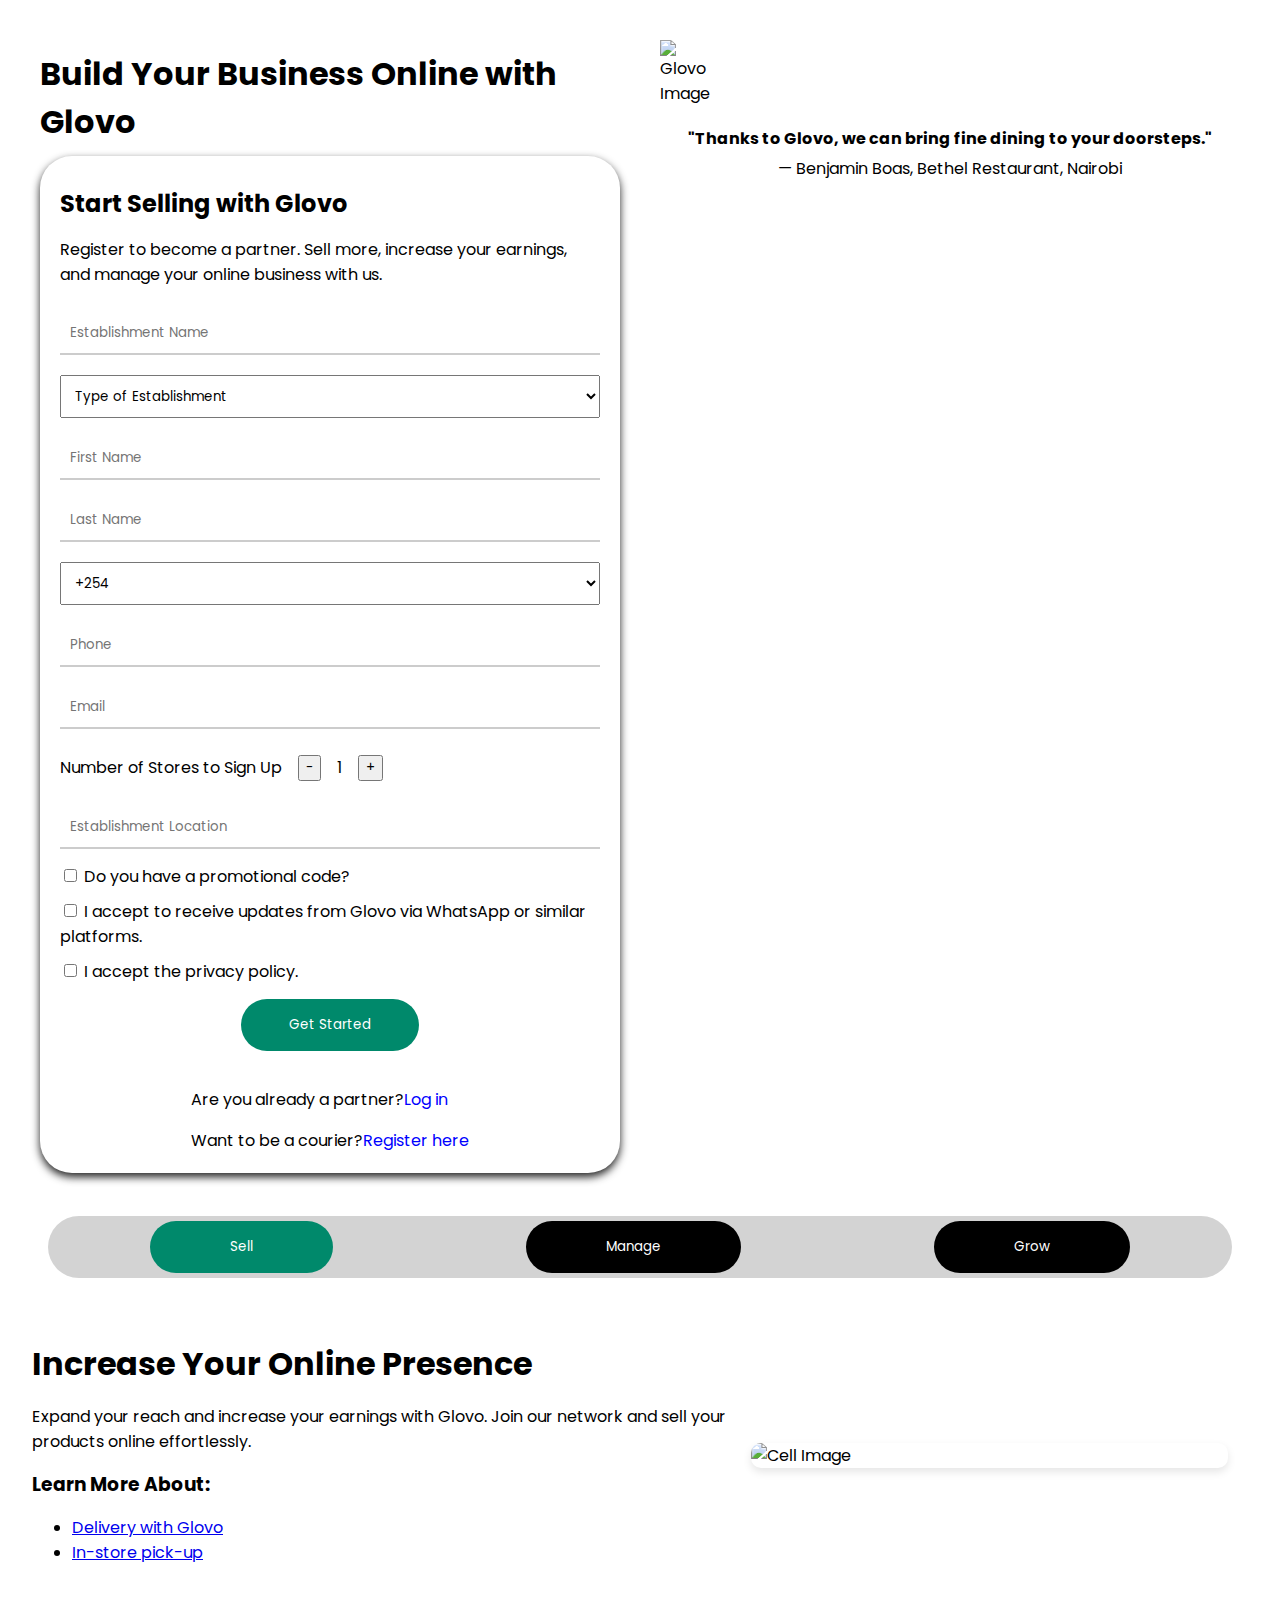
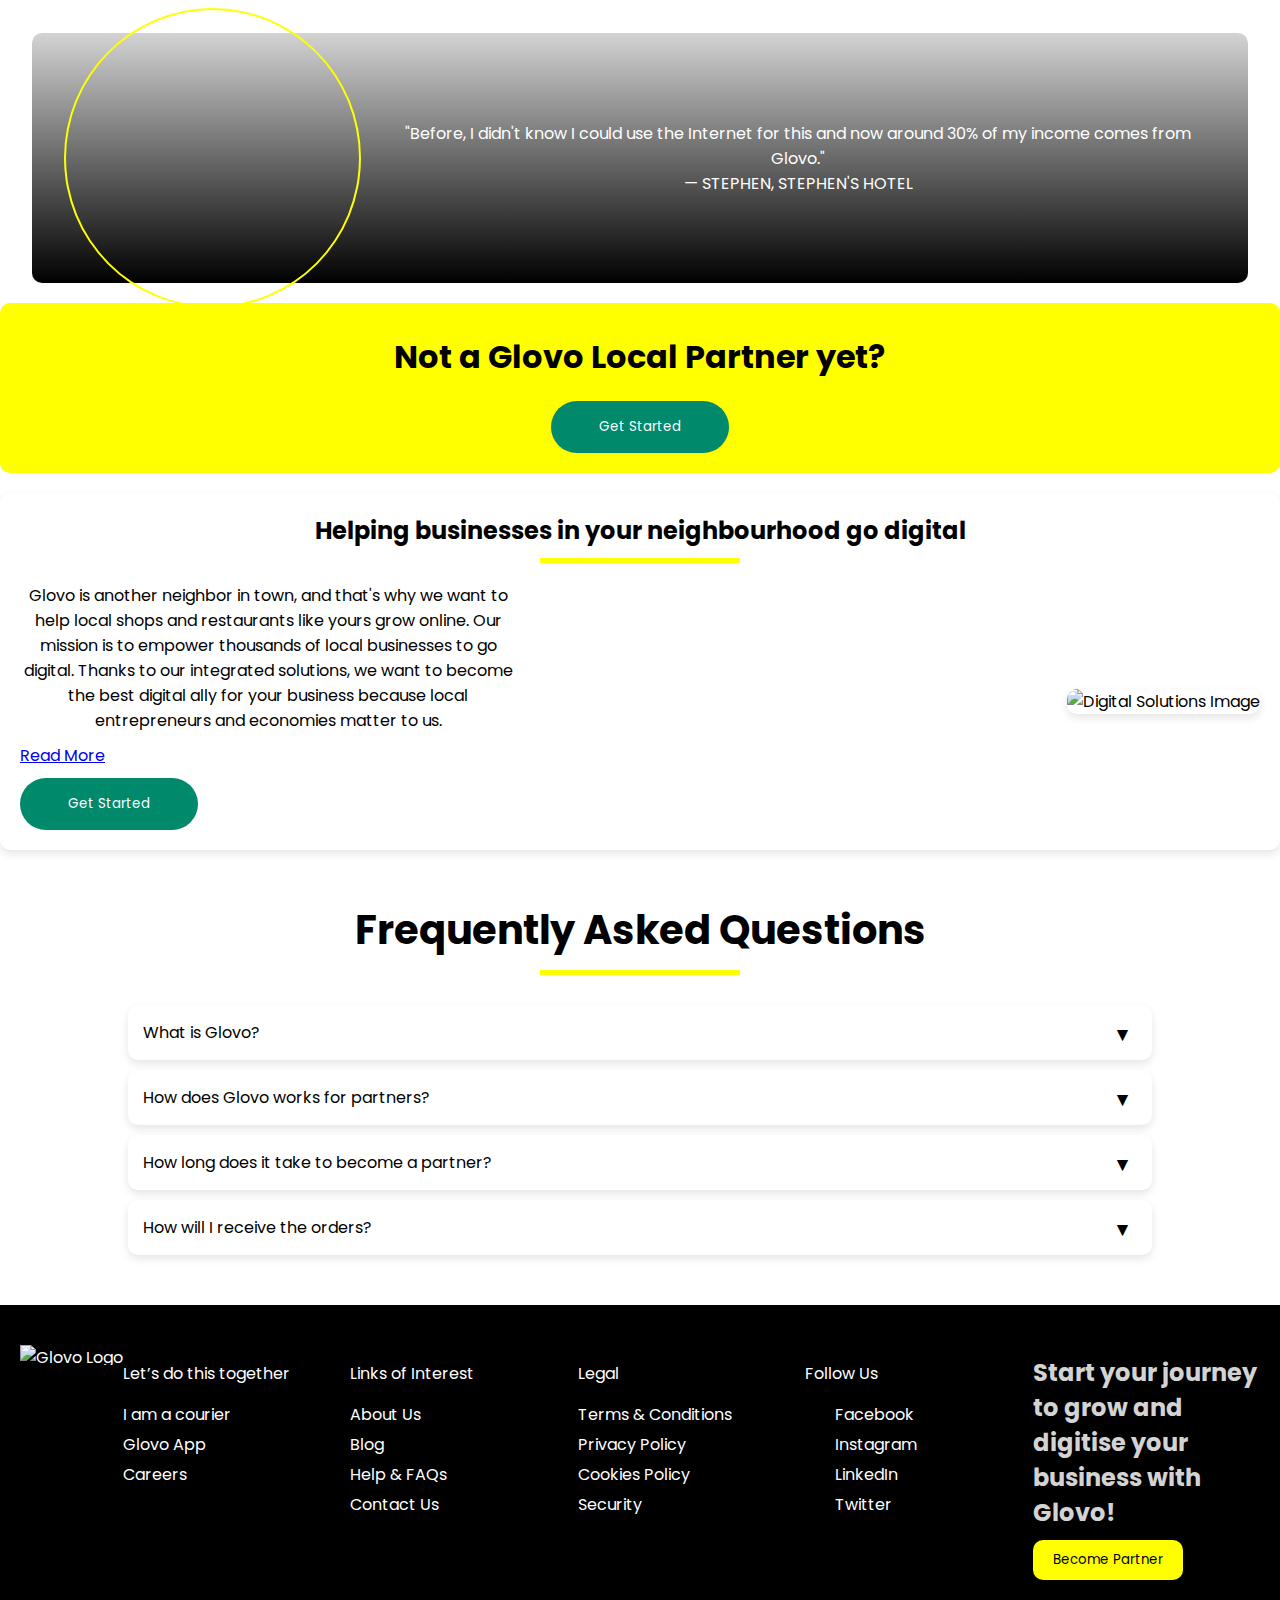
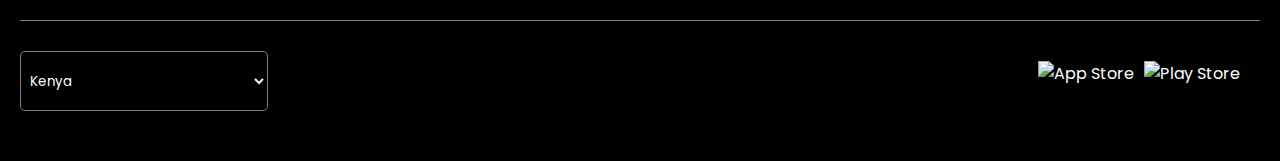
==== index.html @ 1bbf8647 "Create initial Glovo Business landing page" ====
<!DOCTYPE html>
<html lang="en">
<head>
    <meta charset="UTF-8">
    <title>Glovo Business</title>
    <meta name="viewport" content="width=device-width, initial-scale=1.0"> 
    <link rel="stylesheet" href="style.css">
    <style>
        @import url('https://fonts.googleapis.com/css2?family=Poppins:wght@400;600&display=swap');
        *{
            box-sizing: border-box;
            font-family: 'Poppins', sans-serif;
        }
        body {
            
            background: linear-gradient(to right, cream, yellow);
            margin: 0;
            padding: 0;
        }
        .container {
            display: flex;
            justify-content: space-between;
            padding: 20px;
        }
        .left, .right {
            width: 60%;
            padding: 20px;
        }
        .form-container {
            background: white;
            padding: 20px;
            box-shadow: 0 4px 8px #000000de;
            border-radius: 2rem;
        }
        h1, h2, h3 {
            margin: 10px 0;
        }
        .counter{
            display: inline-flex;
            gap: 1rem;
            
            
        }
        input[type="text"], input[type="email"], input[type="number"] {
            width: 100%;
            padding: 10px;
            margin: 10px 0;
            border: none;
            border-bottom: 2px solid #ccc;
        }
        input[type="text"]:focus, input[type="email"]:focus, input[type="number"]:focus {
            border: 1px solid #ccc;
        }
        select {
            width: 100%;
            padding: 10px;
            margin: 10px 0;
        }
        .checkbox-container {
            display: flex;
            flex-direction: column;
        }
        .checkbox-container label {
            margin: 5px 0;
        }
        input{
            width: max;
        }
        .btn{
            display: flex;
            justify-content: center;
            align-items: center;
            height: max-content;
            flex-direction: column;
        }
        .submit-button {
            background: #00896b;
            color: white;
            padding: 1rem 3rem;
            border: none;
            border-radius: 2rem;
            cursor: pointer;
            text-align: center;
            margin-top: 10px;
            &:hover{
                background: white;
                color: #00896b;
                border: 3px solid #00896b;
            }
             
        }
        .form-footer {
            margin-top: 20px;
        }
        .form-footer a {
            color: blue;
            text-decoration: none;
            margin: 5px 0;
            text-align: center;
        }
        .quote {
            margin-top: 20px;
            text-align: center;
        }
        .quote p {
            margin: 5px 0;
        }
        .navigation-bar {
            background: lightgray;
            border-radius: 2rem;
            display: flex;
            justify-content: space-around;
            padding: 5px;
            margin: 3px 3rem;
        }
        .navigation-bar button {
            background: black;
            color: white;
            padding: 1rem 5rem;
            border: none;
            border-radius: 2rem;
            cursor: pointer;
        }
        .navigation-bar button.active {
            background: #00896b;
        }
        .content-section {
            display: flex;
            margin: 20px 0;
            align-items: center;
            padding: 2rem;
        }
        .content-section img {
            width: 50%;
            margin-right: 20px;
            border-radius: 10px;
            box-shadow: 0 4px 8px rgba(0, 0, 0, 0.1);
        }
        .centered-title {
            text-align: center;
            margin-top: 40px;
        }
        .yellow-line {
            height: 5px;
            background: yellow;
            width: 200px;
            margin: 10px auto;
        }
        .testimonial-container {
            background: black;
            color: white;
            padding: 20px;
            text-align: center;
            border-radius: 10px;
            position: relative;
            margin: 20px 2rem;
            background: linear-gradient(to bottom, lightgray, black);
            display: flex;
            align-items: center;
            justify-content: space-between;
            padding: 2rem;
            height: 250px;
        }
        .testimonial-container img {
            width: 300px;
            height: 300px;
            border-radius: 50%;
            border: 2px solid yellow;
            margin-right: 20px;
        }
        .testimonial-container p {
            flex: 1;
            margin: 0;

        }
        .yellow-section {
            background: yellow;
            text-align: center;
            padding: 20px;
            border-radius: 10px;
            margin: 20px 0;
        }
        .yellow-section .button {
            background: darkgreen;
            color: white;
            padding: 10px 20px;
            border: none;
            border-radius: 10px;
            cursor: pointer;
        }
        .helping-businesses {
            background: white;
            padding: 20px;
            margin-top: 20px;
            border-radius: 10px;
            box-shadow: 0 4px 8px rgba(0, 0, 0, 0.1);
            display: flex;
            flex-direction: column;
            align-items: center;
        }
        .helping-businesses h2 {
            margin: 0;
            text-align: center;
        }
        .helping-businesses p {
            margin: 10px 0;
            text-align: center;
            max-width: 80%;
        }
        .helping-businesses .yellow-line {
            height: 5px;
            background: yellow;
            width: 200px;
            margin: 10px auto;
        }
        .helping-businesses img {
            max-width: 100%;
            height: auto;
            border-radius: 10px;
            box-shadow: 0 4px 8px rgba(0, 0, 0, 0.1);
        }
        .faq-container {
            text-align: center;
            margin: 50px 0;
        }
        .faq-container h1 {
            font-size: 2.5em;
            margin-bottom: 10px;
        }
        .faq-container .yellow-line {
            margin-bottom: 30px;
        }
        .accordion {
            width: 80%;
            margin: 0 auto;
            text-align: left;
        }
        .accordion-item {
            background: white;
            border-radius: 10px;
            box-shadow: 0 4px 8px rgba(0, 0, 0, 0.1);
            margin: 10px 0;
        }
        .accordion-item-header {
            padding: 15px;
            cursor: pointer;
            position: relative;
        }
        .accordion-item-header::after {
            content: '\25BC';
            position: absolute;
            right: 20px;
            font-size: 1.2em;
        }
        .accordion-item-header.active::after {
            content: '\25B2';
        }
        .accordion-item-body {
            max-height: 0;
            overflow: hidden;
            transition: max-height 0.3s ease-out;
        }
        .accordion-item-body-content {
            padding: 15px;
        }
        .carousel {
            display: flex;
            overflow: hidden;
            width: 50%;
            height: 300px;
            margin-right: 20px;
            border-radius: 10px;
        }
        .carousel img {
            width: 100%;
            border-radius: 10px;
        }
        .content-wrapper {
            display: flex;
            align-items: center;
            justify-content: space-between;
            width: 100%;
        }
        .content {
            width: 50%;
        }
        .image-container {
            width: 50%;
            text-align: right;
        }
         
         .footer {
            background: black;
            color: white;
            padding: 40px 20px;
            display: flex;
            justify-content: space-between;
            flex-wrap: wrap;
        }
        .footer .logo {
            
          height: 40px;
          padding-bottom: 20px;
        }
        .footer .section {
            flex: 1;
            margin-bottom: 20px;
            min-width: 200px;
           
        }
        .footer .section h2 {
            color: lightgray;
        }
        .footer .section a {
            color: white;
            text-decoration: none;
            display: block;
            margin: 5px 0;
        }
        .footer .section a svg {
            margin-right: 10px;
        }
        .footer .button {
            background: yellow;
            color: black;
            padding: 10px 20px;
            border: none;
            border-radius: 10px;
            cursor: pointer;
            display: block;
            margin-top: 10px;
        }
        .footer .bottom-row {
            display: flex;
            justify-content: space-between;
            border-top: 1px solid gray;
            padding-top: 20px;
            margin-top: 20px;
            width: 100%;
        }
        .footer .bottom-row select{
            width: 20%;
        }
        .footer select {
            background: black;
            color: white;
            border: 1px solid gray;
            padding: 5px;
            border-radius: 5px;
        }
        .footer .store-images img {
            margin-left: 10px;
            height: 40px;
            display: flex;
            flex-direction: row;
        }
        .footer .store-images{
            display: flex;
            padding: 20px;
        }
        
        .footer .section a svg {
            width: 16px;
            height: 16px;
            vertical-align: middle;
            fill: white;
        }
        .img{
            border-radius: 2rem;
            width: 10%;
        }
        @media only screen and (max-width: 768px) {
       .container {
            flex-direction: column;
        
        }
       .left,.right {
            width: 100%;
        }
       .form-container {
            padding: 10px;
        }
       .navigation-bar {
            flex-direction: row;
            padding: 15px;
        }
       .content-section {
            flex-direction: column;
            padding: 10px;
        }
       .testimonial-container {
            flex-direction: column;
            padding: 10px;
        }
       .helping-businesses {
            padding: 10px;
        }
       .faq-container {
            padding: 10px;
        }
       .footer {
            padding: 10px;
        }
    }

    @media only screen and (max-width: 480px) {
       .form-container {
            padding: 5px;
        }
       .navigation-bar {
            padding: 5px;
        }
       .content-section {
            padding: 5px;
        }
       .testimonial-container {
            padding: 5px;
        }
       .helping-businesses {
            padding: 5px;
        }
       .faq-container {
            padding: 5px;
        }
       .footer {
            padding: 5px;
        }
    }
    </style>
</head>
<body>
    <div class="container">
        <div class="left">
            <h1>Build Your Business Online with Glovo</h1>
            <div class="form-container">
                <h2>Start Selling with Glovo</h2>
                <p>Register to become a partner. Sell more, increase your earnings, and manage your online business with us.</p>
                
                <input type="text" placeholder="Establishment Name">
                <select>
                    <option>Type of Establishment</option>
                    <option>Restaurant (Cafe, Ice Cream, Juice, Smoothies)</option>
                    <option>Pharmacy</option>
                    <option>Retail Shop (Branch, Bakery, Gift, Beach, Electronics, Pet Store)</option>
                    <option>Grocery Store</option>
                    <option>Supermarket</option>
                    <option>Sweets</option>
                    <option>Flower Shop</option>
                </select>
                <input type="text" placeholder="First Name">
                <input type="text" placeholder="Last Name">
                <select name="Country code">
                    <option value="+254">+254</option>
                    <option value="+355">+355</option>
                    <option value="+376">+376</option>
                    <option value="+374">+374</option>
                    <option value="+387">+387</option>
                    <option value="+359">+359</option>
                    <option value="+385">+385</option>
                    <option value="+995">+995</option>
                    <option value="+98">+39</option>
                    <option value="+225">+225</option>
                    <option value="+7">+7</option>
                    <option value="+996">+996</option>
                    <option value="+373">+373</option>
                    <option value="+382">+382</option>
                    <option value="+212">+212</option>
                    <option value="+234">+234</option>
                    <option value="+48">+48</option>
                    <option value="+351">+351</option>
                    <option value="+40">+40</option>
                    <option value="+381">+381</option>
                    <option value="+34">+34</option>
                    <option value="+216">+216</option>
                    <option value="+256">+256</option>
                    <option value="+380">+380</option>
                </select>
                <input type="text" placeholder="Phone">
                <input type="email" placeholder="Email">
                <p class="counter">Number of Stores to Sign Up <button id="plus">-</button><span id="span">1</span><button id="minus">+</button></p>
                <input type="text" placeholder="Establishment Location">
                <div class="checkbox-container">
                    <label><input type="checkbox"> Do you have a promotional code?</label>
                    <label><input type="checkbox"> I accept to receive updates from Glovo via WhatsApp or similar platforms.</label>
                    <label><input type="checkbox"> I accept the privacy policy.</label>
                </div>
                <div class="btn">
                <button class="submit-button">Get Started</button>
                <div class="form-footer">
                    <p>Are you already a partner?<a href="#">Log in</a></p>
                    <span>Want to be a courier?<a href="#">Register here</a></span>
                </div>
                </div>
                
            </div>
            
        </div>
        <div class="right">
            <div class="img"
            height= "40px";>
            <img src="Glovo1.png" alt="Glovo Image">
            </div>
            <div class="quote">
                <p><b>"Thanks to Glovo, we can bring fine dining to your doorsteps."</b></p>
                <p>— Benjamin Boas, Bethel Restaurant, Nairobi</p>
            </div>
        </div>
    </div>
    <div class="navigation-bar">
        <button id="cellBtn" class="active">Sell</button>
        <button id="manageBtn">Manage</button>
        <button id="growBtn">Grow</button>
    </div>
    <div id="cellContent" class="content-section">
        <div>
            <h1>Increase Your Online Presence</h1>
            <p>Expand your reach and increase your earnings with Glovo. Join our network and sell your products online effortlessly.</p>
            <h3>Learn More About:</h3>
            <ul>
            <li><a href="#">Delivery with Glovo</a></li>
            <li><a href="#">In-store pick-up</a></li>
            </ul>

        </div>
        <img src="Sell.png" alt="Cell Image">
    </div>
    <div id="manageContent" class="content-section" style="display: none;">
        <div>
            <h1>Manage Your Online Store</h1>
            <p>Take care of your orders, inventory, and customer relations with ease using our comprehensive management tools.</p>
            <h3>Learn More About:</h3>
            <ul>
            <li><a href="#">Manage Your Store</a></li>
            </ul>
        </div>
        <img src="Manage.png" alt="Manage Image">
    </div>
    <div id="growContent" class="content-section" style="display: none;">
        <div>
            <h1>Grow Your Online Business</h1>
            <p>Expand your reach and grow your customer base with our innovative solutions tailored for your business needs.</p>
            <h3>Learn More About:</h3>
            <ul>
            <li><a href="#">Promotions</a></li>
            <li><a href="#">Menu Optimisation</a></li>
            <li><a href="#">Ads</a></li>
            </ul>

    
        </div>
        <img src="Grow.png" alt="Grow Image">
    </div>
    <div class="testimonial-container">
        <img class="img" src="Glovo3.jpg" alt="Testimonial Image">
        <div>
            <p>"Before, I didn't know I could use the Internet for this and now around 30% of my income comes from Glovo."</p>
            <p>— STEPHEN, STEPHEN'S HOTEL</p>
        </div>
    </div>
    <div class="yellow-section">
        <h1>Not a Glovo Local Partner yet?</h1>
        <button class="submit-button">Get Started</button>
    </div>
    <div class="helping-businesses">
        <h2>Helping businesses in your neighbourhood go digital</h2>
        <div class="yellow-line"></div>
        <div class="content-wrapper">
            <div class="content">
                <p>Glovo is another neighbor in town, and that's why we want to help local shops and restaurants like yours grow online. Our mission is to empower thousands of local businesses to go digital. Thanks to our integrated solutions, we want to become the best digital ally for your business because local entrepreneurs and economies matter to us.</p>
                <a href="#">Read More</a><br>
                <button class="submit-button">Get Started</button>
            </div>
            <div class="image-container">
                <img src="Glovo4.png" alt="Digital Solutions Image">
            </div>
        </div>
    </div>
    <div class="faq-container">
        <h1>Frequently Asked Questions</h1>
        <div class="yellow-line"></div>
        <div class="accordion">
            <div class="accordion-item">
                <div class="accordion-item-header">What is Glovo?</div>
                <div class="accordion-item-body">
                    <div class="accordion-item-body-content">
                        Glovo is an online delivery platform (web and app) that connect customers with businesses that want to expand their offer beyond the doors of their establishment and sell online. Present in 30 countries and with more than 3.4 million active users, Glovo leads the food delivery market in both orders and the number of restaurants.
                    </div>
                </div>
            </div>
            <div class="accordion-item">
                <div class="accordion-item-header">How does Glovo works for partners?</div>
                <div class="accordion-item-body">
                    <div class="accordion-item-body-content">
                        Signing your local business up to our app is easy. You just have to fill in the form you’ll find on our Partner website, available at the top of this page.
                    </div>
                </div>
            </div>
            <div class="accordion-item">
                <div class="accordion-item-header">How long does it take to become a partner?</div>
                <div class="accordion-item-body">
                    <div class="accordion-item-body-content">
                        Your restaurant can usually go online with Glovo within 5 working days as long as you send us all the details and documents we ask for (you can do all this online, quickly and safely) and you’ve signed your contract.
                    </div>
                </div>
            </div>
            <div class="accordion-item">
                <div class="accordion-item-header">How will I receive the orders?</div>
                <div class="accordion-item-body">
                    <div class="accordion-item-body-content">
                        We will give you access to our platform and once you confirm the order, you will have about 15 minutes until the courier arrives to pick it up.
                    </div>
                </div>
            </div>
        </div>
    </div>
    <footer class="footer">
        <img src="Glovolocal.png" alt="Glovo Logo" class="logo">
        <div class="section">
            <p>Let’s do this together</p>
            <a href="#">I am a courier</a>
            <a href="#">Glovo App</a>
            <a href="#">Careers</a>
        </div>
        <div class="section">
            <p>Links of Interest</p>
            <a href="#">About Us</a>
            <a href="#">Blog</a>
            <a href="#">Help & FAQs</a>
            <a href="#">Contact Us</a>
        </div>
        <div class="section">
            <p>Legal</p>
            <a href="#">Terms & Conditions</a>
            <a href="#">Privacy Policy</a>
            <a href="#">Cookies Policy</a>
            <a href="#">Security</a>
        </div>
        <div class="section">
            <p>Follow Us</p>
            <a href="#"><svg>...facebook icon svg...</svg> Facebook</a>
            <a href="#"><svg>...instagram icon svg...</svg> Instagram</a>
            <a href="#"><svg>...linkedin icon svg...</svg> LinkedIn</a>
            <a href="#"><svg>...twitter icon svg...</svg> Twitter</a>
        </div>
        <div class="section">
            <h2>Start your journey to grow and digitise your business with Glovo!</h2>
            <button class="button">Become Partner</button>
        </div>
        <div class="bottom-row">
            <select>
                <option value="/bg/">Bulgaria</option>
                <option value="/hr/">Hrvatska</option>
                <option value="/it/">Italia</option>
                <option value="/ge/">საქართველო</option>
                <option value="/pl/">Polska</option>
                <option value="/pt/">Portugal</option>
                <option value="/ro/">România</option>
                <option value="/rs/">Srbija</option>
                <option value="/ua/">Україна</option>
                <option value="/am/">Հայաստան</option>
                <option value="/kz/">Казахстан</option>
                <option value="/ci/">Côte d&#039;Ivoire</option>
                <option value="/ma/">Maroc</option>
                <option value="/tn/">Tunisie</option>
                <option value="/ba/">Bosna i Hercegovina</option>
                <option value="/ke/" selected>Kenya</option>
                <option value="/ug/">Uganda</option>
                <option value="/gh/">Ghana</option>
                <option value="/ng/">Nigeria</option>
                <option value="/kg/">Кыргызстан</option>
                <option value="/by/">Беларусь</option>
                <option value="/md/">Moldova</option>
                <option value="/me/">Crna Gora</option>
                <option value="/sl/">Slovenija</option>
                <option value="/ad/">Andorra</option>
                <option value="/es/">España</option>
               
            </select>
            <div class="store-images">
                <img src="Appstore.jpg" alt="App Store">
                <img src="Googlestore.jpg" alt="Play Store">
            </div>
        </div>
    </footer>
    <script>
        // let counter;
        // const addCounter=()=>{counter +1; updateCounter();}
        // const reduceCounter=()=>{counter -1; updateCounter();}
        // const updateCounter=()=>{document.getElementById("counter").textContent=counter}
        // document.getElementById("plus").addEventListener("click", addCounter());
        // document.getElementById("minus").addEventListener("click", reduceCounter());
        

        document.getElementById('cellBtn').addEventListener('click', function() {
            document.getElementById('cellContent').style.display = 'flex';
            document.getElementById('manageContent').style.display = 'none';
            document.getElementById('growContent').style.display = 'none';
            this.classList.add('active');
            document.getElementById('manageBtn').classList.remove('active');
            document.getElementById('growBtn').classList.remove('active');
        });
        document.getElementById('manageBtn').addEventListener('click', function() {
            document.getElementById('cellContent').style.display = 'none';
            document.getElementById('manageContent').style.display = 'flex';
            document.getElementById('growContent').style.display = 'none';
            this.classList.add('active');
            document.getElementById('cellBtn').classList.remove('active');
            document.getElementById('growBtn').classList.remove('active');
        });
        document.getElementById('growBtn').addEventListener('click', function() {
            document.getElementById('cellContent').style.display = 'none';
            document.getElementById('manageContent').style.display = 'none';
            document.getElementById('growContent').style.display = 'flex';
            this.classList.add('active');
            document.getElementById('cellBtn').classList.remove('active');
            document.getElementById('manageBtn').classList.remove('active');
        });
        const accordionItemHeaders = document.querySelectorAll(".accordion-item-header");
        accordionItemHeaders.forEach(accordionItemHeader => {
            accordionItemHeader.addEventListener("click", event => {
                accordionItemHeader.classList.toggle("active");
                const accordionItemBody = accordionItemHeader.nextElementSibling;
                if (accordionItemHeader.classList.contains("active")) {
                    accordionItemBody.style.maxHeight = accordionItemBody.scrollHeight + "px";
                } else {
                    accordionItemBody.style.maxHeight = 0;
                }
            });
        });
    </script>
</body>
</html>
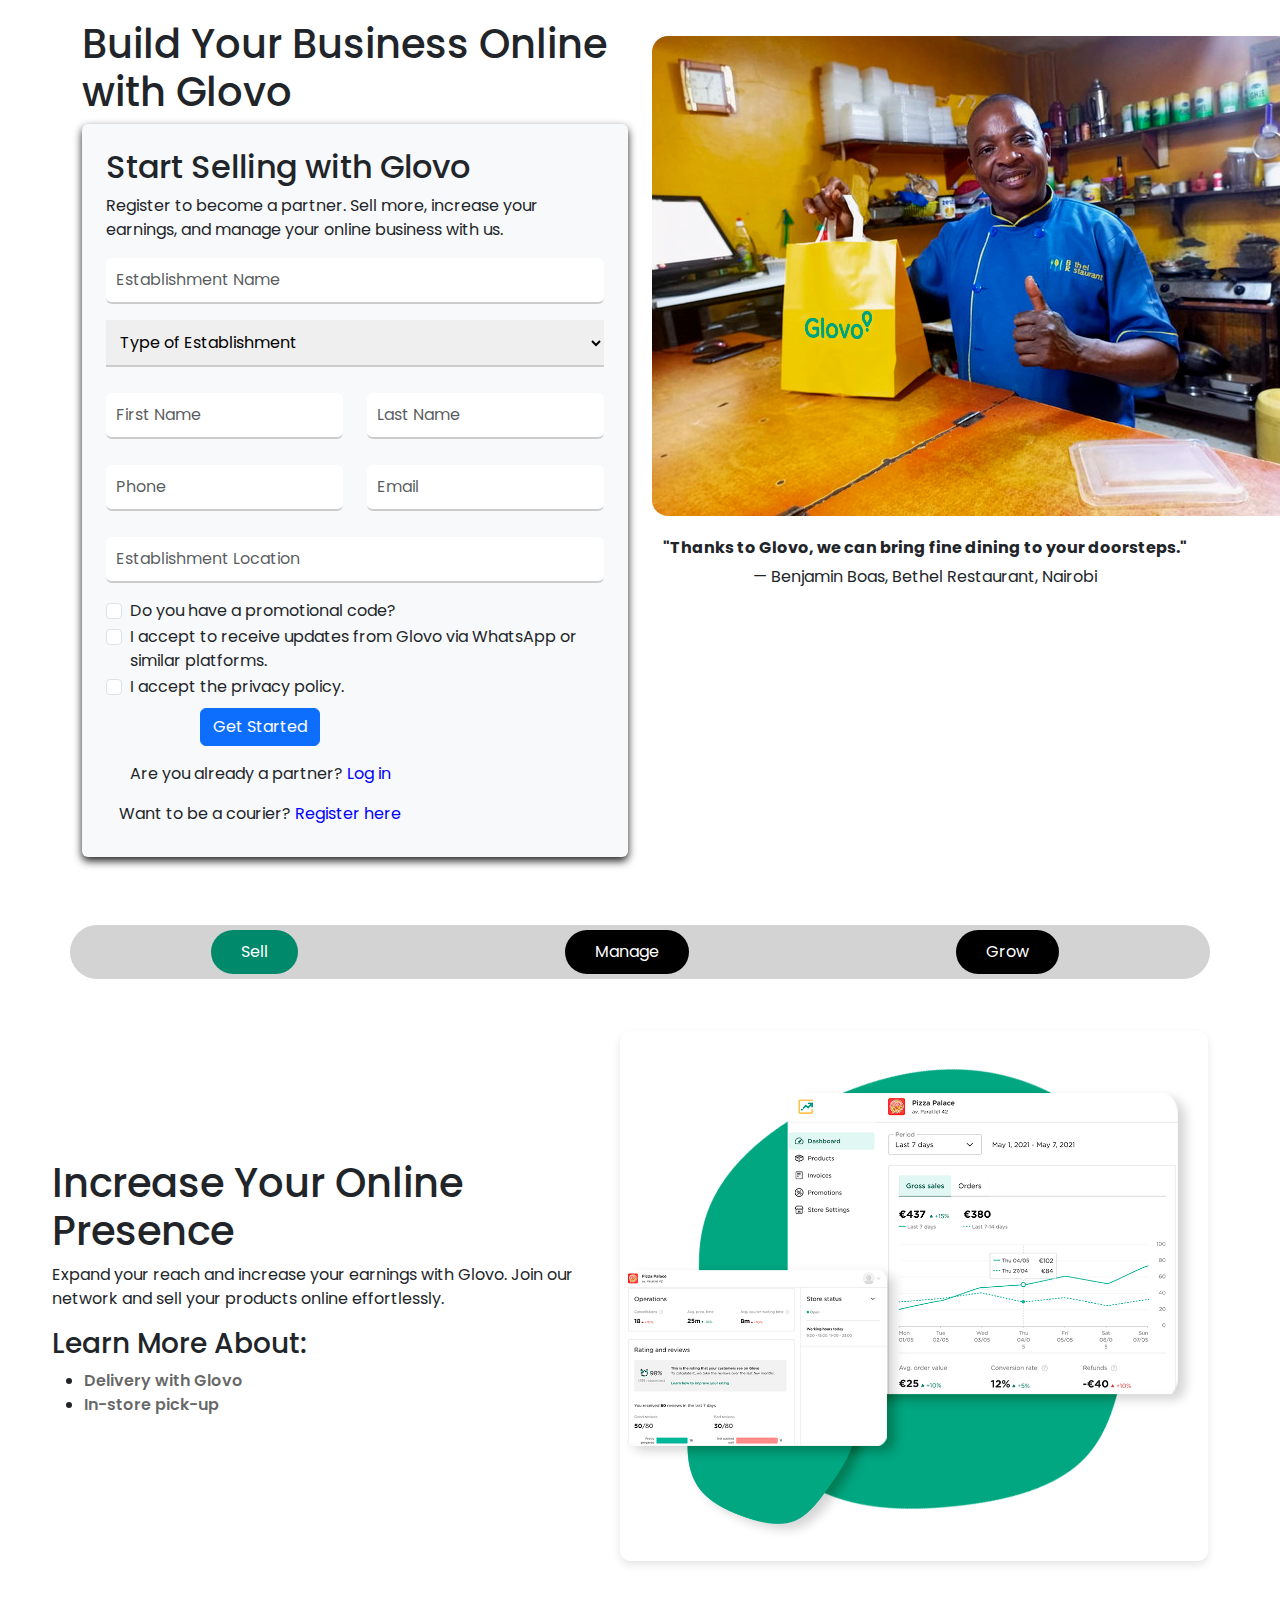
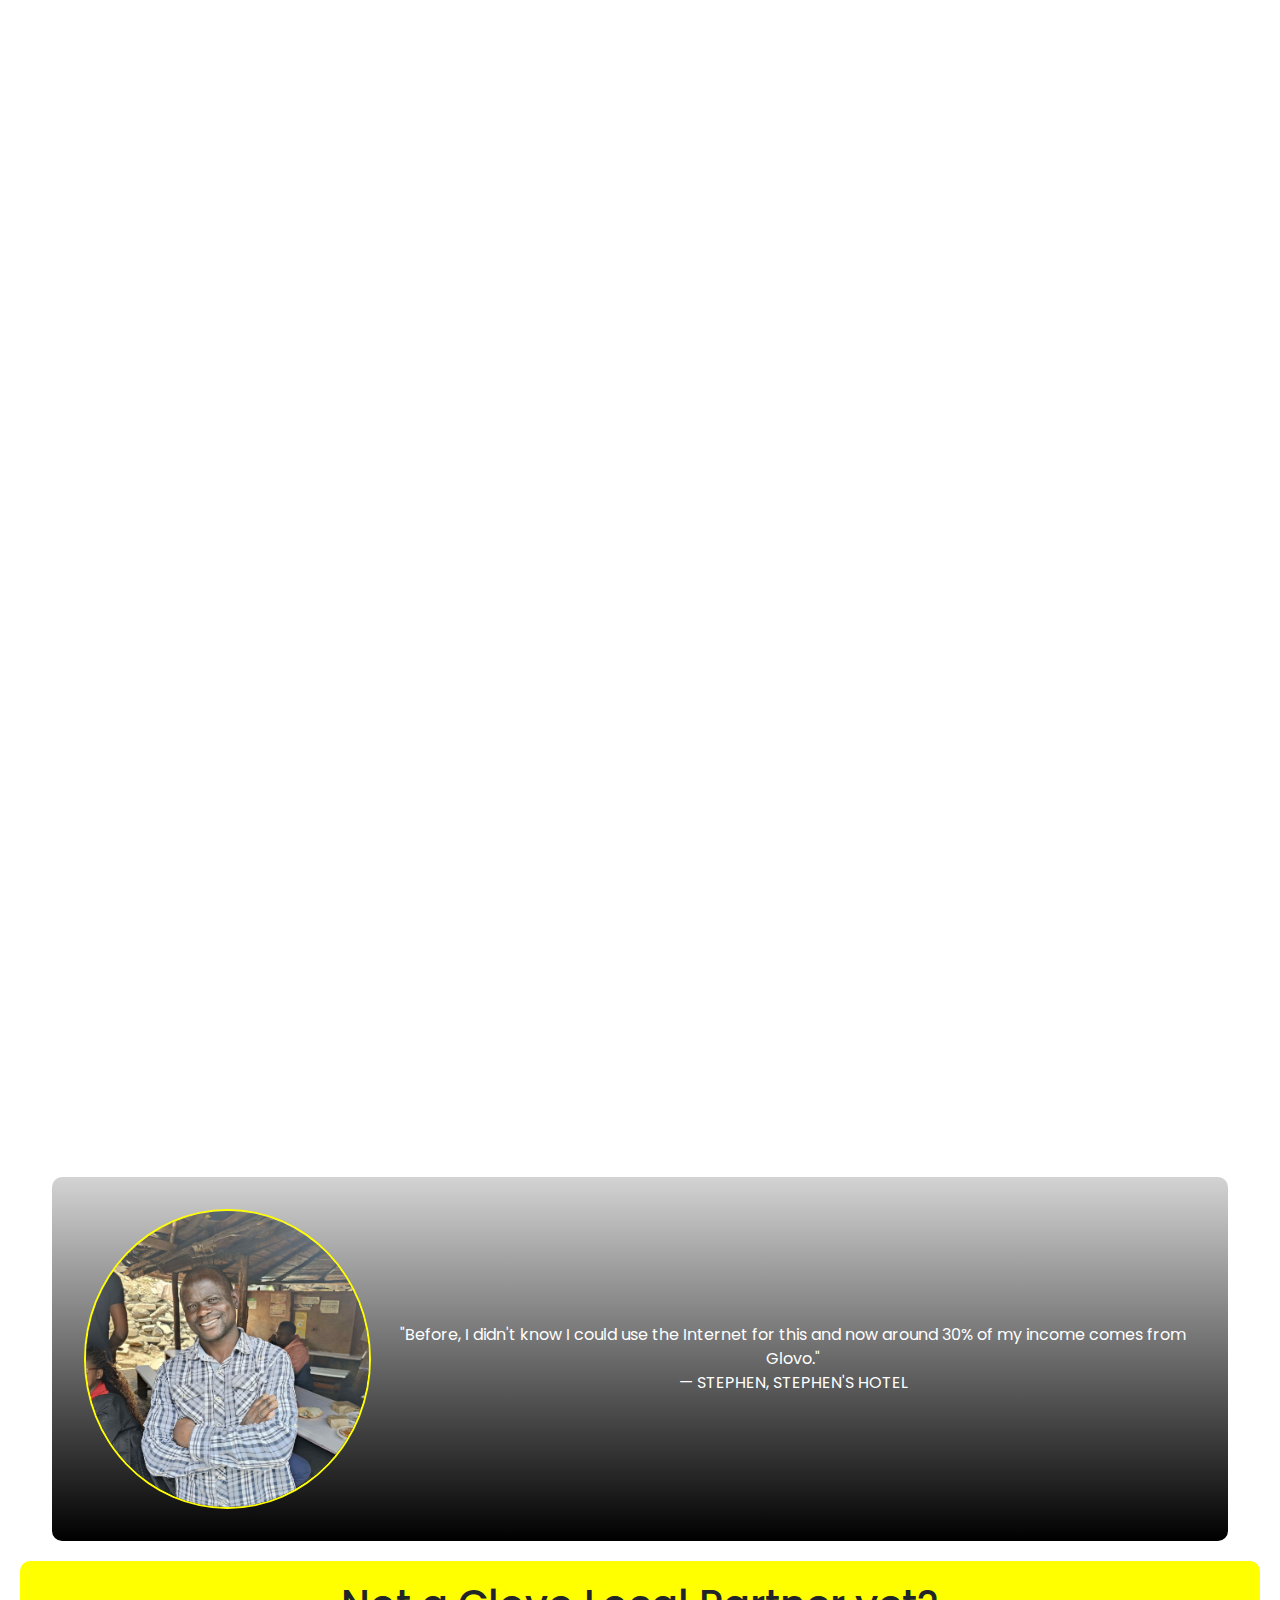
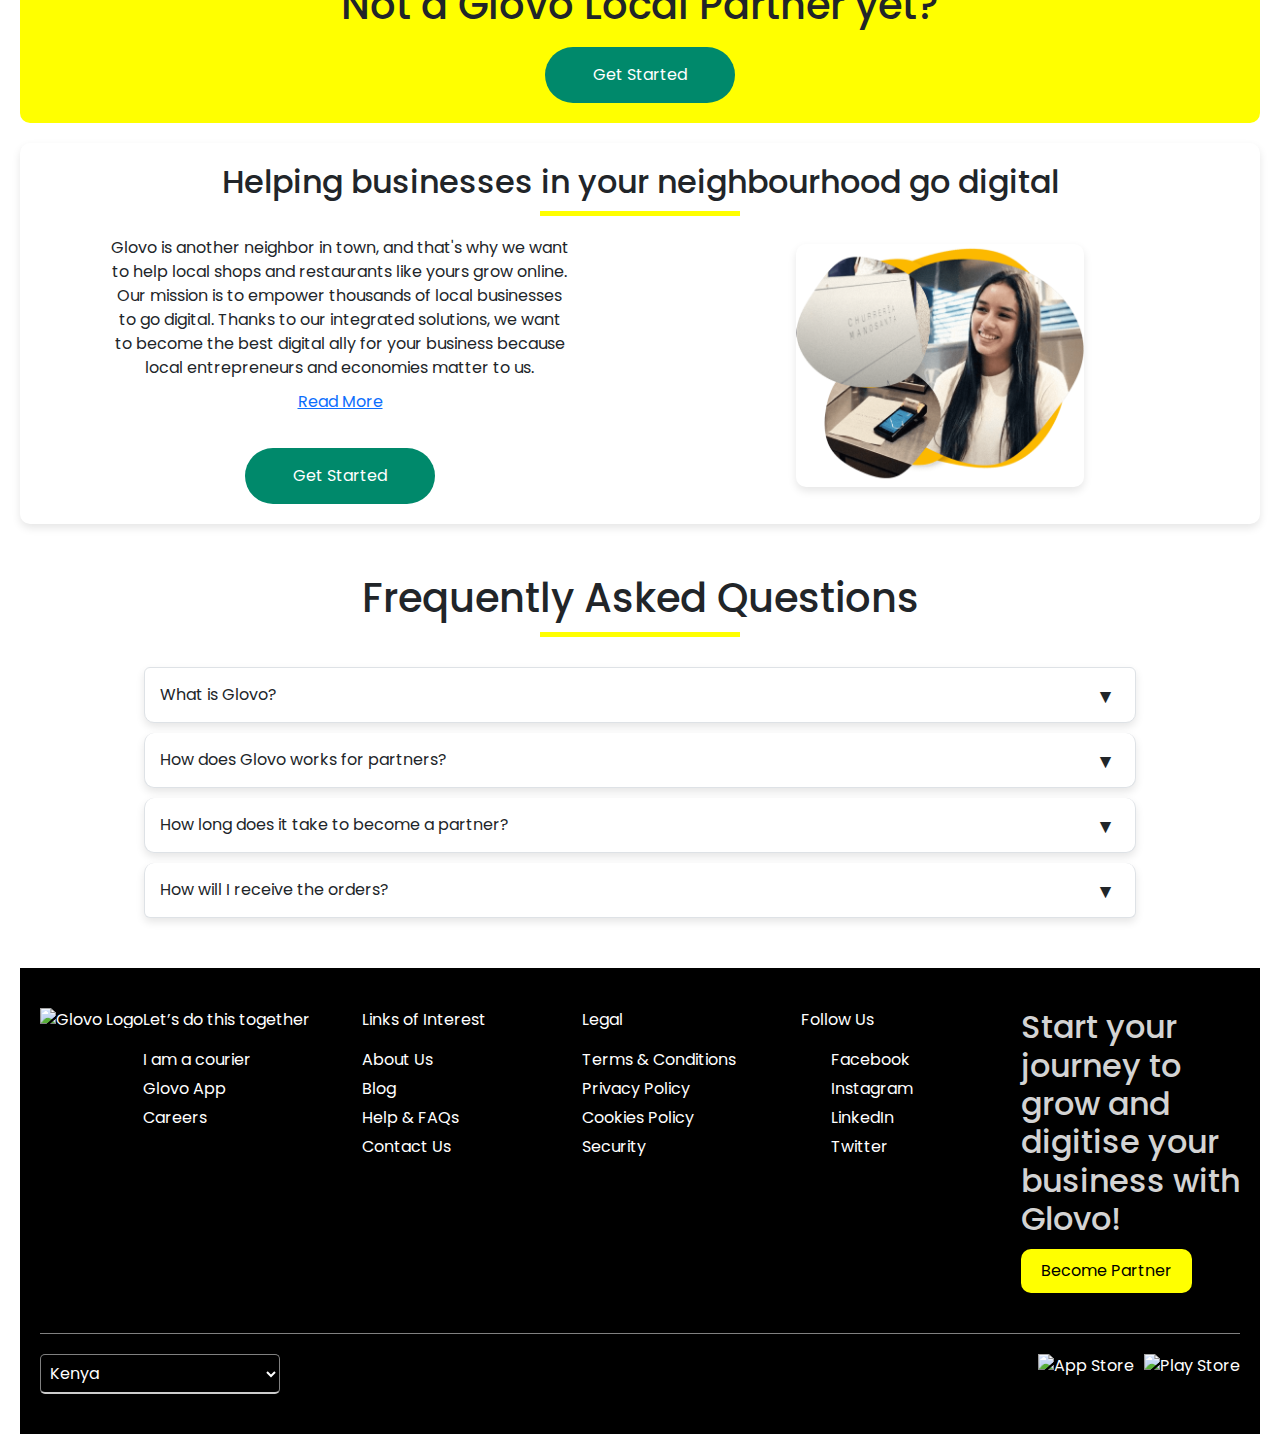
==== commit 75a4d6b8: "responsiveness" ====
--- a/index.html
+++ b/index.html
@@ -1,732 +1,524 @@
 <!DOCTYPE html>
 <html lang="en">
-<head>
-    <meta charset="UTF-8">
+  <head>
+    <meta charset="UTF-8" />
     <title>Glovo Business</title>
-    <meta name="viewport" content="width=device-width, initial-scale=1.0"> 
-    <link rel="stylesheet" href="style.css">
-    <style>
-        @import url('https://fonts.googleapis.com/css2?family=Poppins:wght@400;600&display=swap');
-        *{
-            box-sizing: border-box;
-            font-family: 'Poppins', sans-serif;
+    <meta name="viewport" content="width=device-width, initial-scale=1.0" />
+    <link rel="stylesheet" href="style.css" />
+    <link
+      href="https://cdn.jsdelivr.net/npm/bootstrap@5.3.3/dist/css/bootstrap.min.css"
+      rel="stylesheet"
+      integrity="sha384-QWTKZyjpPEjISv5WaRU9OFeRpok6YctnYmDr5pNlyT2bRjXh0JMhjY6hW+ALEwIH"
+      crossorigin="anonymous"
+    />
+
+    <link
+      rel="stylesheet"
+      href="https://cdnjs.cloudflare.com/ajax/libs/toastr.js/latest/toastr.min.css"
+    />
+
+    <link
+      rel="stylesheet"
+      href="https://cdnjs.cloudflare.com/ajax/libs/intl-tel-input/17.0.8/css/intlTelInput.css"
+    />
+    <link
+      rel="stylesheet"
+      href="https://cdn.jsdelivr.net/npm/select2@4.1.0-rc.0/dist/css/select2.min.css"
+    />
+    <link
+      rel="stylesheet"
+      href="https://cdn.jsdelivr.net/npm/select2-bootstrap-5-theme@1.3.0/dist/select2-bootstrap-5-theme.min.css"
+    />
+    <!-- Or for RTL support -->
+    <link
+      rel="stylesheet"
+      href="https://cdn.jsdelivr.net/npm/select2-bootstrap-5-theme@1.3.0/dist/select2-bootstrap-5-theme.rtl.min.css"
+    />
+  </head>
+  <body>
+    <div class="container">
+      <div class="row">
+        <div class="col-lg-6 order-">
+          <h1>Build Your Business Online with Glovo</h1>
+          <div class="form-container p-4 bg-light rounded">
+            <h2>Start Selling with Glovo</h2>
+            <p>
+              Register to become a partner. Sell more, increase your earnings,
+              and manage your online business with us.
+            </p>
+            <form action="#" method="post" class="" id="register_form">
+              <div class="">
+                <input
+                  type="text"
+                  placeholder="Establishment Name"
+                  class="form-control mb-3"
+                />
+              </div>
+              <select class="mb-3 select2">
+                <option>Type of Establishment</option>
+                <option>Restaurant (Cafe, Ice Cream, Juice, Smoothies)</option>
+                <option>Pharmacy</option>
+                <option>
+                  Retail Shop (Branch, Bakery, Gift, Beach, Electronics, Pet
+                  Store)
+                </option>
+                <option>Grocery Store</option>
+                <option>Supermarket</option>
+                <option>Sweets</option>
+                <option>Flower Shop</option>
+              </select>
+              <div class="row align-items-baseline">
+                <div class="col-6">
+                  <input
+                    type="text"
+                    placeholder="First Name"
+                    class="form-control mb-3"
+                  />
+                </div>
+                <div class="col-6">
+                  <input
+                    type="text"
+                    placeholder="Last Name"
+                    class="form-control mb-3"
+                  />
+                </div>
+              </div>
+              <div class="row align-items-baseline">
+                <div class="col-6">
+                  <input
+                    type="text"
+                    placeholder="Phone"
+                    class="form-control mb-3"
+                    aria-label="Phone"
+                    id="register_phone"
+                    aria-describedby="basic-addon1"
+                  />
+                </div>
+                <div class="col-6">
+                  <input
+                    type="email"
+                    placeholder="Email"
+                    class="form-control mb-3"
+                  />
+                </div>
+              </div>
+
+              <input
+                type="text"
+                placeholder="Establishment Location"
+                class="form-control mb-3"
+              />
+              <div class="form-group">
+                <div class="form-check">
+                  <input
+                    type="checkbox"
+                    class="form-check-input"
+                    id="promoCodeCheck"
+                  />
+                  <label class="form-check-label" for="promoCodeCheck"
+                    >Do you have a promotional code?</label
+                  >
+                </div>
+                <div class="form-check">
+                  <input
+                    type="checkbox"
+                    class="form-check-input"
+                    id="updatesCheck"
+                  />
+                  <label class="form-check-label" for="updatesCheck"
+                    >I accept to receive updates from Glovo via WhatsApp or
+                    similar platforms.</label
+                  >
+                </div>
+                <div class="form-check">
+                  <input
+                    type="checkbox"
+                    class="form-check-input"
+                    id="privacyPolicyCheck"
+                  />
+                  <label class="form-check-label" for="privacyPolicyCheck"
+                    >I accept the privacy policy.</label
+                  >
+                </div>
+              </div>
+              <div class="btn">
+                <button class="btn btn-primary btn-block">Get Started</button>
+                <div class="form-footer mt-3">
+                  <p>Are you already a partner? <a href="#">Log in</a></p>
+                  <span
+                    >Want to be a courier? <a href="#">Register here</a></span
+                  >
+                </div>
+              </div>
+            </form>
+          </div>
+        </div>
+        <div class="col-lg-6 text-center">
+          <div class="img my-3">
+            <img
+              src="Glovo1.png"
+              alt="Glovo Image"
+              class="large-image image-fluid rounded-4"
+            />
+          </div>
+          <div class="quote">
+            <p>
+              <b
+                >"Thanks to Glovo, we can bring fine dining to your
+                doorsteps."</b
+              >
+            </p>
+            <p>— Benjamin Boas, Bethel Restaurant, Nairobi</p>
+          </div>
+        </div>
+      </div>
+    </div>
+
+    <div class="navigation-bar container mt-5">
+      <button id="sellBtn" class="active">Sell</button>
+      <button id="manageBtn">Manage</button>
+      <button id="growBtn">Grow</button>
+    </div>
+    <div id="sellContent" class="content-section bg-sell">
+      <div>
+        <h1>Increase Your Online Presence</h1>
+        <p>
+          Expand your reach and increase your earnings with Glovo. Join our
+          network and sell your products online effortlessly.
+        </p>
+        <h3>Learn More About:</h3>
+        <ul>
+          <li><a href="#">Delivery with Glovo</a></li>
+          <li><a href="#">In-store pick-up</a></li>
+        </ul>
+      </div>
+      <img src="Sell.png" alt="Sell Image" />
+    </div>
+    <div
+      id="manageContent"
+      class="content-section bg-manage"
+      style="opacity: 0"
+    >
+      <div>
+        <h1>Manage Your Online Store</h1>
+        <p>
+          Take care of your orders, inventory, and customer relations with ease
+          using our comprehensive management tools.
+        </p>
+        <h3>Learn More About:</h3>
+        <ul>
+          <li><a href="#">Manage Your Store</a></li>
+        </ul>
+      </div>
+      <img src="Manage.png" alt="Manage Image" />
+    </div>
+    <div id="growContent" class="content-section bg-grow" style="opacity: 0">
+      <div>
+        <h1>Grow Your Online Business</h1>
+        <p>
+          Expand your reach and grow your customer base with our innovative
+          solutions tailored for your business needs.
+        </p>
+        <h3>Learn More About:</h3>
+        <ul>
+          <li><a href="#">Promotions</a></li>
+          <li><a href="#">Menu Optimisation</a></li>
+          <li><a href="#">Ads</a></li>
+        </ul>
+      </div>
+      <img src="Grow.png" alt="Grow Image" />
+    </div>
+    <div class="testimonial-container">
+      <img class="img" src="Glovo3.jpg" alt="Testimonial Image" />
+      <div>
+        <p>
+          "Before, I didn't know I could use the Internet for this and now
+          around 30% of my income comes from Glovo."
+        </p>
+        <p>— STEPHEN, STEPHEN'S HOTEL</p>
+      </div>
+    </div>
+    <div class="yellow-section">
+      <h1>Not a Glovo Local Partner yet?</h1>
+      <button class="submit-button">Get Started</button>
+    </div>
+    <div class="helping-businesses">
+      <h2>Helping businesses in your neighbourhood go digital</h2>
+      <div class="yellow-line"></div>
+      <div class="container-fluid">
+        <div class="row">
+          <!-- Image Container -->
+          <div
+            class="col-12 col-md-6 order-md-2 d-flex flex-column justify-content-center align-items-center"
+          >
+            <div class="image-container">
+              <img
+                src="Glovo4.png"
+                alt="Digital Solutions Image"
+                class="img-fluid"
+              />
+            </div>
+          </div>
+          <!-- Content -->
+          <div
+            class="content col-12 col-md-6 order-md-1 d-flex flex-column justify-content-center align-items-center"
+          >
+            <p>
+              Glovo is another neighbor in town, and that's why we want to help
+              local shops and restaurants like yours grow online. Our mission is
+              to empower thousands of local businesses to go digital. Thanks to
+              our integrated solutions, we want to become the best digital ally
+              for your business because local entrepreneurs and economies matter
+              to us.
+            </p>
+            <a href="#">Read More</a><br />
+            <button class="submit-button">Get Started</button>
+          </div>
+        </div>
+      </div>
+    </div>
+    <div class="faq-container">
+      <h1>Frequently Asked Questions</h1>
+      <div class="yellow-line"></div>
+      <div class="accordion">
+        <div class="accordion-item">
+          <div class="accordion-item-header">What is Glovo?</div>
+          <div class="accordion-item-body">
+            <div class="accordion-item-body-content">
+              Glovo is an online delivery platform (web and app) that connect
+              customers with businesses that want to expand their offer beyond
+              the doors of their establishment and sell online. Present in 30
+              countries and with more than 3.4 million active users, Glovo leads
+              the food delivery market in both orders and the number of
+              restaurants.
+            </div>
+          </div>
+        </div>
+        <div class="accordion-item">
+          <div class="accordion-item-header">
+            How does Glovo works for partners?
+          </div>
+          <div class="accordion-item-body">
+            <div class="accordion-item-body-content">
+              Signing your local business up to our app is easy. You just have
+              to fill in the form you’ll find on our Partner website, available
+              at the top of this page.
+            </div>
+          </div>
+        </div>
+        <div class="accordion-item">
+          <div class="accordion-item-header">
+            How long does it take to become a partner?
+          </div>
+          <div class="accordion-item-body">
+            <div class="accordion-item-body-content">
+              Your restaurant can usually go online with Glovo within 5 working
+              days as long as you send us all the details and documents we ask
+              for (you can do all this online, quickly and safely) and you’ve
+              signed your contract.
+            </div>
+          </div>
+        </div>
+        <div class="accordion-item">
+          <div class="accordion-item-header">
+            How will I receive the orders?
+          </div>
+          <div class="accordion-item-body">
+            <div class="accordion-item-body-content">
+              We will give you access to our platform and once you confirm the
+              order, you will have about 15 minutes until the courier arrives to
+              pick it up.
+            </div>
+          </div>
+        </div>
+      </div>
+    </div>
+    <footer class="footer">
+      <img src="Glovolocal.png" alt="Glovo Logo" class="logo" />
+      <div class="section">
+        <p>Let’s do this together</p>
+        <a href="#">I am a courier</a>
+        <a href="#">Glovo App</a>
+        <a href="#">Careers</a>
+      </div>
+      <div class="section">
+        <p>Links of Interest</p>
+        <a href="#">About Us</a>
+        <a href="#">Blog</a>
+        <a href="#">Help & FAQs</a>
+        <a href="#">Contact Us</a>
+      </div>
+      <div class="section">
+        <p>Legal</p>
+        <a href="#">Terms & Conditions</a>
+        <a href="#">Privacy Policy</a>
+        <a href="#">Cookies Policy</a>
+        <a href="#">Security</a>
+      </div>
+      <div class="section">
+        <p>Follow Us</p>
+        <a href="#"><svg>...facebook icon svg...</svg> Facebook</a>
+        <a href="#"><svg>...instagram icon svg...</svg> Instagram</a>
+        <a href="#"><svg>...linkedin icon svg...</svg> LinkedIn</a>
+        <a href="#"><svg>...twitter icon svg...</svg> Twitter</a>
+      </div>
+      <div class="section">
+        <h2>
+          Start your journey to grow and digitise your business with Glovo!
+        </h2>
+        <button class="button">Become Partner</button>
+      </div>
+      <div class="bottom-row">
+        <select>
+          <option value="/bg/">Bulgaria</option>
+          <option value="/hr/">Hrvatska</option>
+          <option value="/it/">Italia</option>
+          <option value="/ge/">საქართველო</option>
+          <option value="/pl/">Polska</option>
+          <option value="/pt/">Portugal</option>
+          <option value="/ro/">România</option>
+          <option value="/rs/">Srbija</option>
+          <option value="/ua/">Україна</option>
+          <option value="/am/">Հայաստան</option>
+          <option value="/kz/">Казахстан</option>
+          <option value="/ci/">Côte d&#039;Ivoire</option>
+          <option value="/ma/">Maroc</option>
+          <option value="/tn/">Tunisie</option>
+          <option value="/ba/">Bosna i Hercegovina</option>
+          <option value="/ke/" selected>Kenya</option>
+          <option value="/ug/">Uganda</option>
+          <option value="/gh/">Ghana</option>
+          <option value="/ng/">Nigeria</option>
+          <option value="/kg/">Кыргызстан</option>
+          <option value="/by/">Беларусь</option>
+          <option value="/md/">Moldova</option>
+          <option value="/me/">Crna Gora</option>
+          <option value="/sl/">Slovenija</option>
+          <option value="/ad/">Andorra</option>
+          <option value="/es/">España</option>
+        </select>
+        <div class="store-images">
+          <img src="Appstore.jpg" alt="App Store" />
+          <img src="Googlestore.jpg" alt="Play Store" />
+        </div>
+      </div>
+    </footer>
+    <script
+      src="https://code.jquery.com/jquery-3.7.1.min.js"
+      integrity="sha256-/JqT3SQfawRcv/BIHPThkBvs0OEvtFFmqPF/lYI/Cxo="
+      crossorigin="anonymous"
+    ></script>
+     <script src="https://cdn.jsdelivr.net/npm/select2@4.1.0-rc.0/dist/js/select2.min.js"></script>
+    <script
+      src="https://cdn.jsdelivr.net/npm/bootstrap@5.3.3/dist/js/bootstrap.bundle.min.js"
+      integrity="sha384-YvpcrYf0tY3lHB60NNkmXc5s9fDVZLESaAA55NDzOxhy9GkcIdslK1eN7N6jIeHz"
+      crossorigin="anonymous"
+    ></script>
+    <script
+      src="https://cdn.jsdelivr.net/npm/@popperjs/core@2.11.8/dist/umd/popper.min.js"
+      integrity="sha384-I7E8VVD/ismYTF4hNIPjVp/Zjvgyol6VFvRkX/vR+Vc4jQkC+hVqc2pM8ODewa9r"
+      crossorigin="anonymous"
+    ></script>
+   
+    <!-- Toastr JS -->
+    <script src="https://cdnjs.cloudflare.com/ajax/libs/toastr.js/latest/toastr.min.js"></script>
+    <script src="https://cdnjs.cloudflare.com/ajax/libs/intl-tel-input/17.0.8/js/intlTelInput.min.js"></script>
+    <script>
+      // Refactored function to switch tabs using opacity
+      function switchTab(activeTabId) {
+        // Define all content and button IDs
+        const contentIds = ["sellContent", "manageContent", "growContent"];
+        const buttonIds = ["sellBtn", "manageBtn", "growBtn"];
+
+        // Hide all content except the active one by setting opacity to 0
+        contentIds.forEach((id) => {
+          if (id === activeTabId + "Content") {
+            $(`#${id}`).css("opacity", 1); // Show active tab with full opacity
+          } else {
+            $(`#${id}`).css("opacity", 0); // Hide inactive tabs with opacity 0
+          }
+        });
+
+        // Remove active class from all buttons
+        buttonIds.forEach((id) => {
+          $(`#${id}`).removeClass("active");
+        });
+
+        // Add active class to the corresponding button
+        $(`#${activeTabId}Btn`).addClass("active");
+      }
+
+      // Attach click event listeners to buttons
+      $("#sellBtn").click(() => switchTab("sell"));
+      $("#manageBtn").click(() => switchTab("manage"));
+      $("#growBtn").click(() => switchTab("grow"));
+
+      $(document).ready(function () {
+        $(".select2").select2({
+          theme: "bootstrap-5",
+          width: "100%",
+        });
+        function getIp(cb) {
+          $.get(
+            "https://ipinfo.io",
+            function (response) {
+              console.log(response.country);
+              cb(response.country);
+            },
+            "jsonp"
+          );
         }
-        body {
-            
-            background: linear-gradient(to right, cream, yellow);
-            margin: 0;
-            padding: 0;
-        }
-        .container {
-            display: flex;
-            justify-content: space-between;
-            padding: 20px;
-        }
-        .left, .right {
-            width: 60%;
-            padding: 20px;
-        }
-        .form-container {
-            background: white;
-            padding: 20px;
-            box-shadow: 0 4px 8px #000000de;
-            border-radius: 2rem;
-        }
-        h1, h2, h3 {
-            margin: 10px 0;
-        }
-        .counter{
-            display: inline-flex;
-            gap: 1rem;
-            
-            
-        }
-        input[type="text"], input[type="email"], input[type="number"] {
-            width: 100%;
-            padding: 10px;
-            margin: 10px 0;
-            border: none;
-            border-bottom: 2px solid #ccc;
-        }
-        input[type="text"]:focus, input[type="email"]:focus, input[type="number"]:focus {
-            border: 1px solid #ccc;
-        }
-        select {
-            width: 100%;
-            padding: 10px;
-            margin: 10px 0;
-        }
-        .checkbox-container {
-            display: flex;
-            flex-direction: column;
-        }
-        .checkbox-container label {
-            margin: 5px 0;
-        }
-        input{
-            width: max;
-        }
-        .btn{
-            display: flex;
-            justify-content: center;
-            align-items: center;
-            height: max-content;
-            flex-direction: column;
-        }
-        .submit-button {
-            background: #00896b;
-            color: white;
-            padding: 1rem 3rem;
-            border: none;
-            border-radius: 2rem;
-            cursor: pointer;
-            text-align: center;
-            margin-top: 10px;
-            &:hover{
-                background: white;
-                color: #00896b;
-                border: 3px solid #00896b;
-            }
-             
-        }
-        .form-footer {
-            margin-top: 20px;
-        }
-        .form-footer a {
-            color: blue;
-            text-decoration: none;
-            margin: 5px 0;
-            text-align: center;
-        }
-        .quote {
-            margin-top: 20px;
-            text-align: center;
-        }
-        .quote p {
-            margin: 5px 0;
-        }
-        .navigation-bar {
-            background: lightgray;
-            border-radius: 2rem;
-            display: flex;
-            justify-content: space-around;
-            padding: 5px;
-            margin: 3px 3rem;
-        }
-        .navigation-bar button {
-            background: black;
-            color: white;
-            padding: 1rem 5rem;
-            border: none;
-            border-radius: 2rem;
-            cursor: pointer;
-        }
-        .navigation-bar button.active {
-            background: #00896b;
-        }
-        .content-section {
-            display: flex;
-            margin: 20px 0;
-            align-items: center;
-            padding: 2rem;
-        }
-        .content-section img {
-            width: 50%;
-            margin-right: 20px;
-            border-radius: 10px;
-            box-shadow: 0 4px 8px rgba(0, 0, 0, 0.1);
-        }
-        .centered-title {
-            text-align: center;
-            margin-top: 40px;
-        }
-        .yellow-line {
-            height: 5px;
-            background: yellow;
-            width: 200px;
-            margin: 10px auto;
-        }
-        .testimonial-container {
-            background: black;
-            color: white;
-            padding: 20px;
-            text-align: center;
-            border-radius: 10px;
-            position: relative;
-            margin: 20px 2rem;
-            background: linear-gradient(to bottom, lightgray, black);
-            display: flex;
-            align-items: center;
-            justify-content: space-between;
-            padding: 2rem;
-            height: 250px;
-        }
-        .testimonial-container img {
-            width: 300px;
-            height: 300px;
-            border-radius: 50%;
-            border: 2px solid yellow;
-            margin-right: 20px;
-        }
-        .testimonial-container p {
-            flex: 1;
-            margin: 0;
-
-        }
-        .yellow-section {
-            background: yellow;
-            text-align: center;
-            padding: 20px;
-            border-radius: 10px;
-            margin: 20px 0;
-        }
-        .yellow-section .button {
-            background: darkgreen;
-            color: white;
-            padding: 10px 20px;
-            border: none;
-            border-radius: 10px;
-            cursor: pointer;
-        }
-        .helping-businesses {
-            background: white;
-            padding: 20px;
-            margin-top: 20px;
-            border-radius: 10px;
-            box-shadow: 0 4px 8px rgba(0, 0, 0, 0.1);
-            display: flex;
-            flex-direction: column;
-            align-items: center;
-        }
-        .helping-businesses h2 {
-            margin: 0;
-            text-align: center;
-        }
-        .helping-businesses p {
-            margin: 10px 0;
-            text-align: center;
-            max-width: 80%;
-        }
-        .helping-businesses .yellow-line {
-            height: 5px;
-            background: yellow;
-            width: 200px;
-            margin: 10px auto;
-        }
-        .helping-businesses img {
-            max-width: 100%;
-            height: auto;
-            border-radius: 10px;
-            box-shadow: 0 4px 8px rgba(0, 0, 0, 0.1);
-        }
-        .faq-container {
-            text-align: center;
-            margin: 50px 0;
-        }
-        .faq-container h1 {
-            font-size: 2.5em;
-            margin-bottom: 10px;
-        }
-        .faq-container .yellow-line {
-            margin-bottom: 30px;
-        }
-        .accordion {
-            width: 80%;
-            margin: 0 auto;
-            text-align: left;
-        }
-        .accordion-item {
-            background: white;
-            border-radius: 10px;
-            box-shadow: 0 4px 8px rgba(0, 0, 0, 0.1);
-            margin: 10px 0;
-        }
-        .accordion-item-header {
-            padding: 15px;
-            cursor: pointer;
-            position: relative;
-        }
-        .accordion-item-header::after {
-            content: '\25BC';
-            position: absolute;
-            right: 20px;
-            font-size: 1.2em;
-        }
-        .accordion-item-header.active::after {
-            content: '\25B2';
-        }
-        .accordion-item-body {
-            max-height: 0;
-            overflow: hidden;
-            transition: max-height 0.3s ease-out;
-        }
-        .accordion-item-body-content {
-            padding: 15px;
-        }
-        .carousel {
-            display: flex;
-            overflow: hidden;
-            width: 50%;
-            height: 300px;
-            margin-right: 20px;
-            border-radius: 10px;
-        }
-        .carousel img {
-            width: 100%;
-            border-radius: 10px;
-        }
-        .content-wrapper {
-            display: flex;
-            align-items: center;
-            justify-content: space-between;
-            width: 100%;
-        }
-        .content {
-            width: 50%;
-        }
-        .image-container {
-            width: 50%;
-            text-align: right;
-        }
-         
-         .footer {
-            background: black;
-            color: white;
-            padding: 40px 20px;
-            display: flex;
-            justify-content: space-between;
-            flex-wrap: wrap;
-        }
-        .footer .logo {
-            
-          height: 40px;
-          padding-bottom: 20px;
-        }
-        .footer .section {
-            flex: 1;
-            margin-bottom: 20px;
-            min-width: 200px;
-           
-        }
-        .footer .section h2 {
-            color: lightgray;
-        }
-        .footer .section a {
-            color: white;
-            text-decoration: none;
-            display: block;
-            margin: 5px 0;
-        }
-        .footer .section a svg {
-            margin-right: 10px;
-        }
-        .footer .button {
-            background: yellow;
-            color: black;
-            padding: 10px 20px;
-            border: none;
-            border-radius: 10px;
-            cursor: pointer;
-            display: block;
-            margin-top: 10px;
-        }
-        .footer .bottom-row {
-            display: flex;
-            justify-content: space-between;
-            border-top: 1px solid gray;
-            padding-top: 20px;
-            margin-top: 20px;
-            width: 100%;
-        }
-        .footer .bottom-row select{
-            width: 20%;
-        }
-        .footer select {
-            background: black;
-            color: white;
-            border: 1px solid gray;
-            padding: 5px;
-            border-radius: 5px;
-        }
-        .footer .store-images img {
-            margin-left: 10px;
-            height: 40px;
-            display: flex;
-            flex-direction: row;
-        }
-        .footer .store-images{
-            display: flex;
-            padding: 20px;
-        }
-        
-        .footer .section a svg {
-            width: 16px;
-            height: 16px;
-            vertical-align: middle;
-            fill: white;
-        }
-        .img{
-            border-radius: 2rem;
-            width: 10%;
-        }
-        @media only screen and (max-width: 768px) {
-       .container {
-            flex-direction: column;
-        
-        }
-       .left,.right {
-            width: 100%;
-        }
-       .form-container {
-            padding: 10px;
-        }
-       .navigation-bar {
-            flex-direction: row;
-            padding: 15px;
-        }
-       .content-section {
-            flex-direction: column;
-            padding: 10px;
-        }
-       .testimonial-container {
-            flex-direction: column;
-            padding: 10px;
-        }
-       .helping-businesses {
-            padding: 10px;
-        }
-       .faq-container {
-            padding: 10px;
-        }
-       .footer {
-            padding: 10px;
-        }
-    }
-
-    @media only screen and (max-width: 480px) {
-       .form-container {
-            padding: 5px;
-        }
-       .navigation-bar {
-            padding: 5px;
-        }
-       .content-section {
-            padding: 5px;
-        }
-       .testimonial-container {
-            padding: 5px;
-        }
-       .helping-businesses {
-            padding: 5px;
-        }
-       .faq-container {
-            padding: 5px;
-        }
-       .footer {
-            padding: 5px;
-        }
-    }
-    </style>
-</head>
-<body>
-    <div class="container">
-        <div class="left">
-            <h1>Build Your Business Online with Glovo</h1>
-            <div class="form-container">
-                <h2>Start Selling with Glovo</h2>
-                <p>Register to become a partner. Sell more, increase your earnings, and manage your online business with us.</p>
-                
-                <input type="text" placeholder="Establishment Name">
-                <select>
-                    <option>Type of Establishment</option>
-                    <option>Restaurant (Cafe, Ice Cream, Juice, Smoothies)</option>
-                    <option>Pharmacy</option>
-                    <option>Retail Shop (Branch, Bakery, Gift, Beach, Electronics, Pet Store)</option>
-                    <option>Grocery Store</option>
-                    <option>Supermarket</option>
-                    <option>Sweets</option>
-                    <option>Flower Shop</option>
-                </select>
-                <input type="text" placeholder="First Name">
-                <input type="text" placeholder="Last Name">
-                <select name="Country code">
-                    <option value="+254">+254</option>
-                    <option value="+355">+355</option>
-                    <option value="+376">+376</option>
-                    <option value="+374">+374</option>
-                    <option value="+387">+387</option>
-                    <option value="+359">+359</option>
-                    <option value="+385">+385</option>
-                    <option value="+995">+995</option>
-                    <option value="+98">+39</option>
-                    <option value="+225">+225</option>
-                    <option value="+7">+7</option>
-                    <option value="+996">+996</option>
-                    <option value="+373">+373</option>
-                    <option value="+382">+382</option>
-                    <option value="+212">+212</option>
-                    <option value="+234">+234</option>
-                    <option value="+48">+48</option>
-                    <option value="+351">+351</option>
-                    <option value="+40">+40</option>
-                    <option value="+381">+381</option>
-                    <option value="+34">+34</option>
-                    <option value="+216">+216</option>
-                    <option value="+256">+256</option>
-                    <option value="+380">+380</option>
-                </select>
-                <input type="text" placeholder="Phone">
-                <input type="email" placeholder="Email">
-                <p class="counter">Number of Stores to Sign Up <button id="plus">-</button><span id="span">1</span><button id="minus">+</button></p>
-                <input type="text" placeholder="Establishment Location">
-                <div class="checkbox-container">
-                    <label><input type="checkbox"> Do you have a promotional code?</label>
-                    <label><input type="checkbox"> I accept to receive updates from Glovo via WhatsApp or similar platforms.</label>
-                    <label><input type="checkbox"> I accept the privacy policy.</label>
-                </div>
-                <div class="btn">
-                <button class="submit-button">Get Started</button>
-                <div class="form-footer">
-                    <p>Are you already a partner?<a href="#">Log in</a></p>
-                    <span>Want to be a courier?<a href="#">Register here</a></span>
-                </div>
-                </div>
-                
-            </div>
-            
-        </div>
-        <div class="right">
-            <div class="img"
-            height= "40px";>
-            <img src="Glovo1.png" alt="Glovo Image">
-            </div>
-            <div class="quote">
-                <p><b>"Thanks to Glovo, we can bring fine dining to your doorsteps."</b></p>
-                <p>— Benjamin Boas, Bethel Restaurant, Nairobi</p>
-            </div>
-        </div>
-    </div>
-    <div class="navigation-bar">
-        <button id="cellBtn" class="active">Sell</button>
-        <button id="manageBtn">Manage</button>
-        <button id="growBtn">Grow</button>
-    </div>
-    <div id="cellContent" class="content-section">
-        <div>
-            <h1>Increase Your Online Presence</h1>
-            <p>Expand your reach and increase your earnings with Glovo. Join our network and sell your products online effortlessly.</p>
-            <h3>Learn More About:</h3>
-            <ul>
-            <li><a href="#">Delivery with Glovo</a></li>
-            <li><a href="#">In-store pick-up</a></li>
-            </ul>
-
-        </div>
-        <img src="Sell.png" alt="Cell Image">
-    </div>
-    <div id="manageContent" class="content-section" style="display: none;">
-        <div>
-            <h1>Manage Your Online Store</h1>
-            <p>Take care of your orders, inventory, and customer relations with ease using our comprehensive management tools.</p>
-            <h3>Learn More About:</h3>
-            <ul>
-            <li><a href="#">Manage Your Store</a></li>
-            </ul>
-        </div>
-        <img src="Manage.png" alt="Manage Image">
-    </div>
-    <div id="growContent" class="content-section" style="display: none;">
-        <div>
-            <h1>Grow Your Online Business</h1>
-            <p>Expand your reach and grow your customer base with our innovative solutions tailored for your business needs.</p>
-            <h3>Learn More About:</h3>
-            <ul>
-            <li><a href="#">Promotions</a></li>
-            <li><a href="#">Menu Optimisation</a></li>
-            <li><a href="#">Ads</a></li>
-            </ul>
-
-    
-        </div>
-        <img src="Grow.png" alt="Grow Image">
-    </div>
-    <div class="testimonial-container">
-        <img class="img" src="Glovo3.jpg" alt="Testimonial Image">
-        <div>
-            <p>"Before, I didn't know I could use the Internet for this and now around 30% of my income comes from Glovo."</p>
-            <p>— STEPHEN, STEPHEN'S HOTEL</p>
-        </div>
-    </div>
-    <div class="yellow-section">
-        <h1>Not a Glovo Local Partner yet?</h1>
-        <button class="submit-button">Get Started</button>
-    </div>
-    <div class="helping-businesses">
-        <h2>Helping businesses in your neighbourhood go digital</h2>
-        <div class="yellow-line"></div>
-        <div class="content-wrapper">
-            <div class="content">
-                <p>Glovo is another neighbor in town, and that's why we want to help local shops and restaurants like yours grow online. Our mission is to empower thousands of local businesses to go digital. Thanks to our integrated solutions, we want to become the best digital ally for your business because local entrepreneurs and economies matter to us.</p>
-                <a href="#">Read More</a><br>
-                <button class="submit-button">Get Started</button>
-            </div>
-            <div class="image-container">
-                <img src="Glovo4.png" alt="Digital Solutions Image">
-            </div>
-        </div>
-    </div>
-    <div class="faq-container">
-        <h1>Frequently Asked Questions</h1>
-        <div class="yellow-line"></div>
-        <div class="accordion">
-            <div class="accordion-item">
-                <div class="accordion-item-header">What is Glovo?</div>
-                <div class="accordion-item-body">
-                    <div class="accordion-item-body-content">
-                        Glovo is an online delivery platform (web and app) that connect customers with businesses that want to expand their offer beyond the doors of their establishment and sell online. Present in 30 countries and with more than 3.4 million active users, Glovo leads the food delivery market in both orders and the number of restaurants.
-                    </div>
-                </div>
-            </div>
-            <div class="accordion-item">
-                <div class="accordion-item-header">How does Glovo works for partners?</div>
-                <div class="accordion-item-body">
-                    <div class="accordion-item-body-content">
-                        Signing your local business up to our app is easy. You just have to fill in the form you’ll find on our Partner website, available at the top of this page.
-                    </div>
-                </div>
-            </div>
-            <div class="accordion-item">
-                <div class="accordion-item-header">How long does it take to become a partner?</div>
-                <div class="accordion-item-body">
-                    <div class="accordion-item-body-content">
-                        Your restaurant can usually go online with Glovo within 5 working days as long as you send us all the details and documents we ask for (you can do all this online, quickly and safely) and you’ve signed your contract.
-                    </div>
-                </div>
-            </div>
-            <div class="accordion-item">
-                <div class="accordion-item-header">How will I receive the orders?</div>
-                <div class="accordion-item-body">
-                    <div class="accordion-item-body-content">
-                        We will give you access to our platform and once you confirm the order, you will have about 15 minutes until the courier arrives to pick it up.
-                    </div>
-                </div>
-            </div>
-        </div>
-    </div>
-    <footer class="footer">
-        <img src="Glovolocal.png" alt="Glovo Logo" class="logo">
-        <div class="section">
-            <p>Let’s do this together</p>
-            <a href="#">I am a courier</a>
-            <a href="#">Glovo App</a>
-            <a href="#">Careers</a>
-        </div>
-        <div class="section">
-            <p>Links of Interest</p>
-            <a href="#">About Us</a>
-            <a href="#">Blog</a>
-            <a href="#">Help & FAQs</a>
-            <a href="#">Contact Us</a>
-        </div>
-        <div class="section">
-            <p>Legal</p>
-            <a href="#">Terms & Conditions</a>
-            <a href="#">Privacy Policy</a>
-            <a href="#">Cookies Policy</a>
-            <a href="#">Security</a>
-        </div>
-        <div class="section">
-            <p>Follow Us</p>
-            <a href="#"><svg>...facebook icon svg...</svg> Facebook</a>
-            <a href="#"><svg>...instagram icon svg...</svg> Instagram</a>
-            <a href="#"><svg>...linkedin icon svg...</svg> LinkedIn</a>
-            <a href="#"><svg>...twitter icon svg...</svg> Twitter</a>
-        </div>
-        <div class="section">
-            <h2>Start your journey to grow and digitise your business with Glovo!</h2>
-            <button class="button">Become Partner</button>
-        </div>
-        <div class="bottom-row">
-            <select>
-                <option value="/bg/">Bulgaria</option>
-                <option value="/hr/">Hrvatska</option>
-                <option value="/it/">Italia</option>
-                <option value="/ge/">საქართველო</option>
-                <option value="/pl/">Polska</option>
-                <option value="/pt/">Portugal</option>
-                <option value="/ro/">România</option>
-                <option value="/rs/">Srbija</option>
-                <option value="/ua/">Україна</option>
-                <option value="/am/">Հայաստան</option>
-                <option value="/kz/">Казахстан</option>
-                <option value="/ci/">Côte d&#039;Ivoire</option>
-                <option value="/ma/">Maroc</option>
-                <option value="/tn/">Tunisie</option>
-                <option value="/ba/">Bosna i Hercegovina</option>
-                <option value="/ke/" selected>Kenya</option>
-                <option value="/ug/">Uganda</option>
-                <option value="/gh/">Ghana</option>
-                <option value="/ng/">Nigeria</option>
-                <option value="/kg/">Кыргызстан</option>
-                <option value="/by/">Беларусь</option>
-                <option value="/md/">Moldova</option>
-                <option value="/me/">Crna Gora</option>
-                <option value="/sl/">Slovenija</option>
-                <option value="/ad/">Andorra</option>
-                <option value="/es/">España</option>
-               
-            </select>
-            <div class="store-images">
-                <img src="Appstore.jpg" alt="App Store">
-                <img src="Googlestore.jpg" alt="Play Store">
-            </div>
-        </div>
-    </footer>
-    <script>
-        // let counter;
-        // const addCounter=()=>{counter +1; updateCounter();}
-        // const reduceCounter=()=>{counter -1; updateCounter();}
-        // const updateCounter=()=>{document.getElementById("counter").textContent=counter}
-        // document.getElementById("plus").addEventListener("click", addCounter());
-        // document.getElementById("minus").addEventListener("click", reduceCounter());
-        
-
-        document.getElementById('cellBtn').addEventListener('click', function() {
-            document.getElementById('cellContent').style.display = 'flex';
-            document.getElementById('manageContent').style.display = 'none';
-            document.getElementById('growContent').style.display = 'none';
-            this.classList.add('active');
-            document.getElementById('manageBtn').classList.remove('active');
-            document.getElementById('growBtn').classList.remove('active');
+
+        // intl error codes
+        var errorMap = [
+          "Invalid number format",
+          "Invalid country code: Kindly select a valid country for",
+          "Phone Number is too short",
+          "Phone Number is too long",
+          "Unrecognized Phone number",
+        ];
+
+        const phoneInputField2 = document.querySelector("#register_phone");
+        const phoneInput2 = window.intlTelInput(phoneInputField2, {
+          preferredCountries: ["ke", "us", "in", "de"],
+          initialCountry: "auto",
+          geoIpLookup: getIp,
+          utilsScript:
+            "https://cdnjs.cloudflare.com/ajax/libs/intl-tel-input/17.0.8/js/utils.js",
         });
-        document.getElementById('manageBtn').addEventListener('click', function() {
-            document.getElementById('cellContent').style.display = 'none';
-            document.getElementById('manageContent').style.display = 'flex';
-            document.getElementById('growContent').style.display = 'none';
-            this.classList.add('active');
-            document.getElementById('cellBtn').classList.remove('active');
-            document.getElementById('growBtn').classList.remove('active');
+        $("#signup-form").on("submit", function (e) {
+          e.preventDefault();
+          // add a confirm dialog if the file is not uploaded which allows the user to continue even without the files
+          if (!phoneInput2.isValidNumber()) {
+            var errorCode = phoneInput2.getValidationError();
+            toastr.error(`${errorMap[errorCode]}: ${phoneInput2.getNumber()}`);
+          } else if (!phoneInput2.getSelectedCountryData().dialCode) {
+            toastr.error(
+              `Kindly select a country for the phone number ${phoneInput2.getNumber()}`
+            );
+            return false;
+          } else {
+            $("#register_phone").val(phoneInput2.getNumber());
+            this.submit();
+          }
         });
-        document.getElementById('growBtn').addEventListener('click', function() {
-            document.getElementById('cellContent').style.display = 'none';
-            document.getElementById('manageContent').style.display = 'none';
-            document.getElementById('growContent').style.display = 'flex';
-            this.classList.add('active');
-            document.getElementById('cellBtn').classList.remove('active');
-            document.getElementById('manageBtn').classList.remove('active');
+      });
+
+      const accordionItemHeaders = document.querySelectorAll(
+        ".accordion-item-header"
+      );
+      accordionItemHeaders.forEach((accordionItemHeader) => {
+        accordionItemHeader.addEventListener("click", (event) => {
+          accordionItemHeader.classList.toggle("active");
+          const accordionItemBody = accordionItemHeader.nextElementSibling;
+          if (accordionItemHeader.classList.contains("active")) {
+            accordionItemBody.style.maxHeight =
+              accordionItemBody.scrollHeight + "px";
+          } else {
+            accordionItemBody.style.maxHeight = 0;
+          }
         });
-        const accordionItemHeaders = document.querySelectorAll(".accordion-item-header");
-        accordionItemHeaders.forEach(accordionItemHeader => {
-            accordionItemHeader.addEventListener("click", event => {
-                accordionItemHeader.classList.toggle("active");
-                const accordionItemBody = accordionItemHeader.nextElementSibling;
-                if (accordionItemHeader.classList.contains("active")) {
-                    accordionItemBody.style.maxHeight = accordionItemBody.scrollHeight + "px";
-                } else {
-                    accordionItemBody.style.maxHeight = 0;
-                }
-            });
-        });
+      });
     </script>
-</body>
+  </body>
 </html>
--- a/style.css
+++ b/style.css
@@ -0,0 +1,604 @@
+   @import url('https://fonts.googleapis.com/css2?family=Poppins:wght@400;600&display=swap');
+
+   * {
+       box-sizing: border-box;
+       font-family: 'Poppins', sans-serif;
+       /* font-size: 14px; */
+   }
+
+   body {
+
+       /* background: linear-gradient(to right, cream, yellow); */
+       /* background: linear-gradient(120deg, rgb(132, 250, 176) 0%, rgb(143, 211, 244) 100%); */
+       color: black;
+       margin: 0;
+       padding: 0 20px;
+   }
+
+   .container {
+       display: flex;
+       justify-content: space-between;
+       padding: 20px;
+   }
+
+   .left,
+   .right {
+       width: 60%;
+       padding: 20px;
+   }
+
+   .form-container {
+       background: white;
+       padding: 20px;
+       box-shadow: 0 4px 8px #000000de;
+       border-radius: 2rem;
+   }
+
+   h1,
+   h2,
+   h3 {
+       margin: 10px 0;
+   }
+
+   .counter {
+       display: inline-flex;
+       gap: 1rem;
+
+
+   }
+
+   .content-section {
+       display: none;
+       padding: 20px;
+       border-radius: 15px;
+       /* color: white; */
+   }
+
+
+
+
+   .content-section.active {
+       display: block;
+   }
+
+   .navigation-bar button {
+       margin-right: 10px;
+   }
+
+   input[type="text"],
+   input[type="email"],
+   input[type="number"] {
+       width: 100%;
+       padding: 10px;
+       margin: 10px 0;
+       border: none;
+       border-bottom: 2px solid #ccc;
+   }
+
+   input[type="text"]:focus,
+   input[type="email"]:focus,
+   input[type="number"]:focus {
+       border-bottom: 2px solid var(--bg-primary);
+   }
+
+   select,
+   .select2-selection.select2-selection--single {
+       width: 100%;
+       padding: 10px;
+       margin: 10px 0;
+       border: none;
+       /* height: 8px; */
+       border-bottom: 2px solid #ccc !important;
+   }
+
+   /* If you want to remove the border when the Select2 dropdown is open/focused */
+   .select2-container--open .select2-selection,
+   .select2-container--focus .select2-selection {
+       border: none !important;
+       /* Remove borders */
+       box-shadow: none !important;
+       /* Remove focus shadow if desired */
+   }
+
+   button {
+       transition: background-color 0.3s ease, color 0.3s ease;
+   }
+
+   .large-image {
+       max-width: 60vw;
+       /* Adjust this value as needed */
+       width: auto;
+       /* Keeps the aspect ratio */
+       height: auto;
+       /* Keeps the aspect ratio */
+   }
+
+   li a {
+       text-decoration: none;
+       color: rgba(0, 0, 0, 0.6);
+       font-weight: 600;
+   }
+
+   li a:hover {
+       color: #00896b;
+   }
+
+   .iti {
+       width: 100%;
+   }
+
+
+   .checkbox-container {
+       display: flex;
+       flex-direction: column;
+   }
+
+   .checkbox-container label {
+       margin: 5px 0;
+   }
+
+   input {
+       width: max;
+   }
+
+   .btn {
+       display: flex;
+       justify-content: center;
+       align-items: center;
+       height: max-content;
+       flex-direction: column;
+   }
+
+   .submit-button {
+       background: #00896b;
+       color: white;
+       padding: 1rem 3rem;
+       border: none;
+       border-radius: 2rem;
+       cursor: pointer;
+       text-align: center;
+       margin-top: 10px;
+
+       &:hover {
+           background: white;
+           color: #00896b;
+           border: 3px solid #00896b;
+       }
+
+   }
+
+   .form-footer {
+       margin-top: 20px;
+   }
+
+   .form-footer a {
+       color: blue;
+       text-decoration: none;
+       margin: 5px 0;
+       text-align: center;
+   }
+
+   .quote {
+       margin-top: 20px;
+       text-align: center;
+   }
+
+   .quote p {
+       margin: 5px 0;
+   }
+
+   .navigation-bar {
+       background: lightgray;
+       border-radius: 2rem;
+       display: flex;
+       justify-content: space-around;
+       padding: 5px;
+       margin: 3px 3rem;
+   }
+
+   .navigation-bar button {
+       background: black;
+       color: white;
+       padding: 10px 30px;
+       border: none;
+       border-radius: 2rem;
+       cursor: pointer;
+   }
+
+   .navigation-bar button.active {
+       background: #00896b;
+   }
+
+   .content-section {
+       display: flex;
+       margin: 20px 0;
+       align-items: center;
+       padding: 2rem;
+   }
+
+   .content-section img {
+       width: 50%;
+       margin-right: 20px;
+       border-radius: 10px;
+       box-shadow: 0 4px 8px rgba(0, 0, 0, 0.1);
+   }
+
+   .centered-title {
+       text-align: center;
+       margin-top: 40px;
+   }
+
+   .yellow-line {
+       height: 5px;
+       background: yellow;
+       width: 200px;
+       margin: 10px auto;
+   }
+
+
+   .wave {
+       position: absolute;
+       height: 104px;
+       width: 100%;
+       background: #2c3e50;
+       bottom: 0;
+   }
+
+   .wave::before,
+   .wave::after {
+       content: "";
+       display: block;
+       position: absolute;
+       border-radius: 50% 100%;
+   }
+
+   .wave::before {
+       width: 55%;
+       height: 100%;
+       background-color: #2c3e50;
+       right: -1.5%;
+       top: 40%;
+   }
+
+   .wave::after {
+       width: 55%;
+       height: 109%;
+       background-color: #fff;
+       left: -1.5%;
+       top: 60%;
+   }
+
+
+   .testimonial-container {
+       background: black;
+       color: white;
+       padding: 20px;
+       text-align: center;
+       border-radius: 10px;
+       position: relative;
+       margin: 20px 2rem;
+       background: linear-gradient(to bottom, lightgray, black);
+       display: flex;
+       align-items: center;
+       justify-content: space-between;
+       padding: 2rem;
+   }
+
+   .testimonial-container img {
+       width: 300px;
+       height: 300px;
+       border-radius: 50%;
+       border: 2px solid yellow;
+       margin-right: 20px;
+   }
+
+   .testimonial-container p {
+       flex: 1;
+       margin: 0;
+
+   }
+
+   .yellow-section {
+       background: yellow;
+       text-align: center;
+       padding: 20px;
+       border-radius: 10px;
+       margin: 20px 0;
+   }
+
+   .yellow-section .button {
+       background: darkgreen;
+       color: white;
+       padding: 10px 20px;
+       border: none;
+       border-radius: 10px;
+       cursor: pointer;
+   }
+
+   .helping-businesses {
+       background: white;
+       padding: 20px;
+       margin-top: 20px;
+       border-radius: 10px;
+       box-shadow: 0 4px 8px rgba(0, 0, 0, 0.1);
+       display: flex;
+       flex-direction: column;
+       align-items: center;
+   }
+
+   .helping-businesses h2 {
+       margin: 0;
+       text-align: center;
+   }
+
+   .helping-businesses p {
+       margin: 10px 0;
+       text-align: center;
+       max-width: 80%;
+   }
+
+   .helping-businesses .yellow-line {
+       height: 5px;
+       background: yellow;
+       width: 200px;
+       margin: 10px auto;
+   }
+
+   .helping-businesses img {
+       max-width: 100%;
+       height: auto;
+       border-radius: 10px;
+       box-shadow: 0 4px 8px rgba(0, 0, 0, 0.1);
+   }
+
+   .faq-container {
+       text-align: center;
+       margin: 50px 0;
+   }
+
+   .faq-container h1 {
+       font-size: 2.5em;
+       margin-bottom: 10px;
+   }
+
+   .faq-container .yellow-line {
+       margin-bottom: 30px;
+   }
+
+   .accordion {
+       width: 80%;
+       margin: 0 auto;
+       text-align: left;
+   }
+
+   .accordion-item {
+       background: white;
+       border-radius: 10px;
+       box-shadow: 0 4px 8px rgba(0, 0, 0, 0.1);
+       margin: 10px 0;
+   }
+
+   .accordion-item-header {
+       padding: 15px;
+       cursor: pointer;
+       position: relative;
+   }
+
+   .accordion-item-header::after {
+       content: '\25BC';
+       position: absolute;
+       right: 20px;
+       font-size: 1.2em;
+   }
+
+   .accordion-item-header.active::after {
+       content: '\25B2';
+   }
+
+   .accordion-item-body {
+       max-height: 0;
+       overflow: hidden;
+       transition: max-height 0.3s ease-out;
+   }
+
+   .accordion-item-body-content {
+       padding: 15px;
+   }
+
+   .carousel {
+       display: flex;
+       overflow: hidden;
+       width: 50%;
+       height: 300px;
+       margin-right: 20px;
+       border-radius: 10px;
+   }
+
+   .carousel img {
+       width: 100%;
+       border-radius: 10px;
+   }
+
+   .content-wrapper {
+       display: flex;
+       align-items: center;
+       justify-content: space-between;
+       width: 100%;
+   }
+
+   .content {
+       width: 50%;
+   }
+
+   .image-container {
+       width: 50%;
+       text-align: right;
+   }
+
+   .footer {
+       background: black;
+       color: white;
+       padding: 40px 20px;
+       display: flex;
+       justify-content: space-between;
+       flex-wrap: wrap;
+   }
+
+   .footer .logo {
+
+       height: 40px;
+       padding-bottom: 20px;
+   }
+
+   .footer .section {
+       flex: 1;
+       margin-bottom: 20px;
+       min-width: 200px;
+
+   }
+
+   .footer .section h2 {
+       color: lightgray;
+   }
+
+   .footer .section a {
+       color: white;
+       text-decoration: none;
+       display: block;
+       margin: 5px 0;
+   }
+
+   .footer .section a svg {
+       margin-right: 10px;
+   }
+
+   .footer .button {
+       background: yellow;
+       color: black;
+       padding: 10px 20px;
+       border: none;
+       border-radius: 10px;
+       cursor: pointer;
+       display: block;
+       margin-top: 10px;
+   }
+
+   .footer .bottom-row {
+       display: flex;
+       justify-content: space-between;
+       border-top: 1px solid gray;
+       padding-top: 20px;
+       margin-top: 20px;
+       width: 100%;
+   }
+
+   .footer .bottom-row select {
+       width: 20%;
+   }
+
+
+
+   .footer select {
+       background: black;
+       color: white;
+       border: 1px solid gray;
+       padding: 5px;
+       border-radius: 5px;
+   }
+
+   .footer .store-images img {
+       margin-left: 10px;
+       height: 40px;
+       display: flex;
+       flex-direction: row;
+   }
+
+   .footer .store-images {
+       display: flex;
+       /* padding: 20px; */
+   }
+
+   .footer .section a svg {
+       width: 16px;
+       height: 16px;
+       vertical-align: middle;
+       fill: white;
+   }
+
+   .img {
+       border-radius: 2rem;
+       width: 100%;
+   }
+
+   @media only screen and (max-width: 768px) {
+       .container {
+           flex-direction: column;
+
+       }
+
+       .left,
+       .right {
+           width: 100%;
+       }
+
+       .form-container {
+           padding: 10px;
+       }
+
+       .navigation-bar {
+           flex-direction: row;
+           padding: 15px;
+       }
+
+       .content-section {
+           flex-direction: column;
+           padding: 10px;
+       }
+
+       .testimonial-container {
+           flex-direction: column;
+           padding: 10px;
+       }
+
+       .helping-businesses {
+           padding: 10px;
+       }
+
+       .faq-container {
+           padding: 10px;
+       }
+
+       .footer {
+           padding: 10px;
+       }
+   }
+
+   @media only screen and (max-width: 480px) {
+       .form-container {
+           padding: 5px;
+       }
+
+       .navigation-bar {
+           padding: 5px;
+       }
+
+       .content-section {
+           padding: 5px;
+       }
+
+       .testimonial-container {
+           padding: 5px;
+       }
+
+       .helping-businesses {
+           padding: 5px;
+       }
+
+       .faq-container {
+           padding: 5px;
+       }
+
+       .footer {
+           padding: 5px;
+       }
+   }